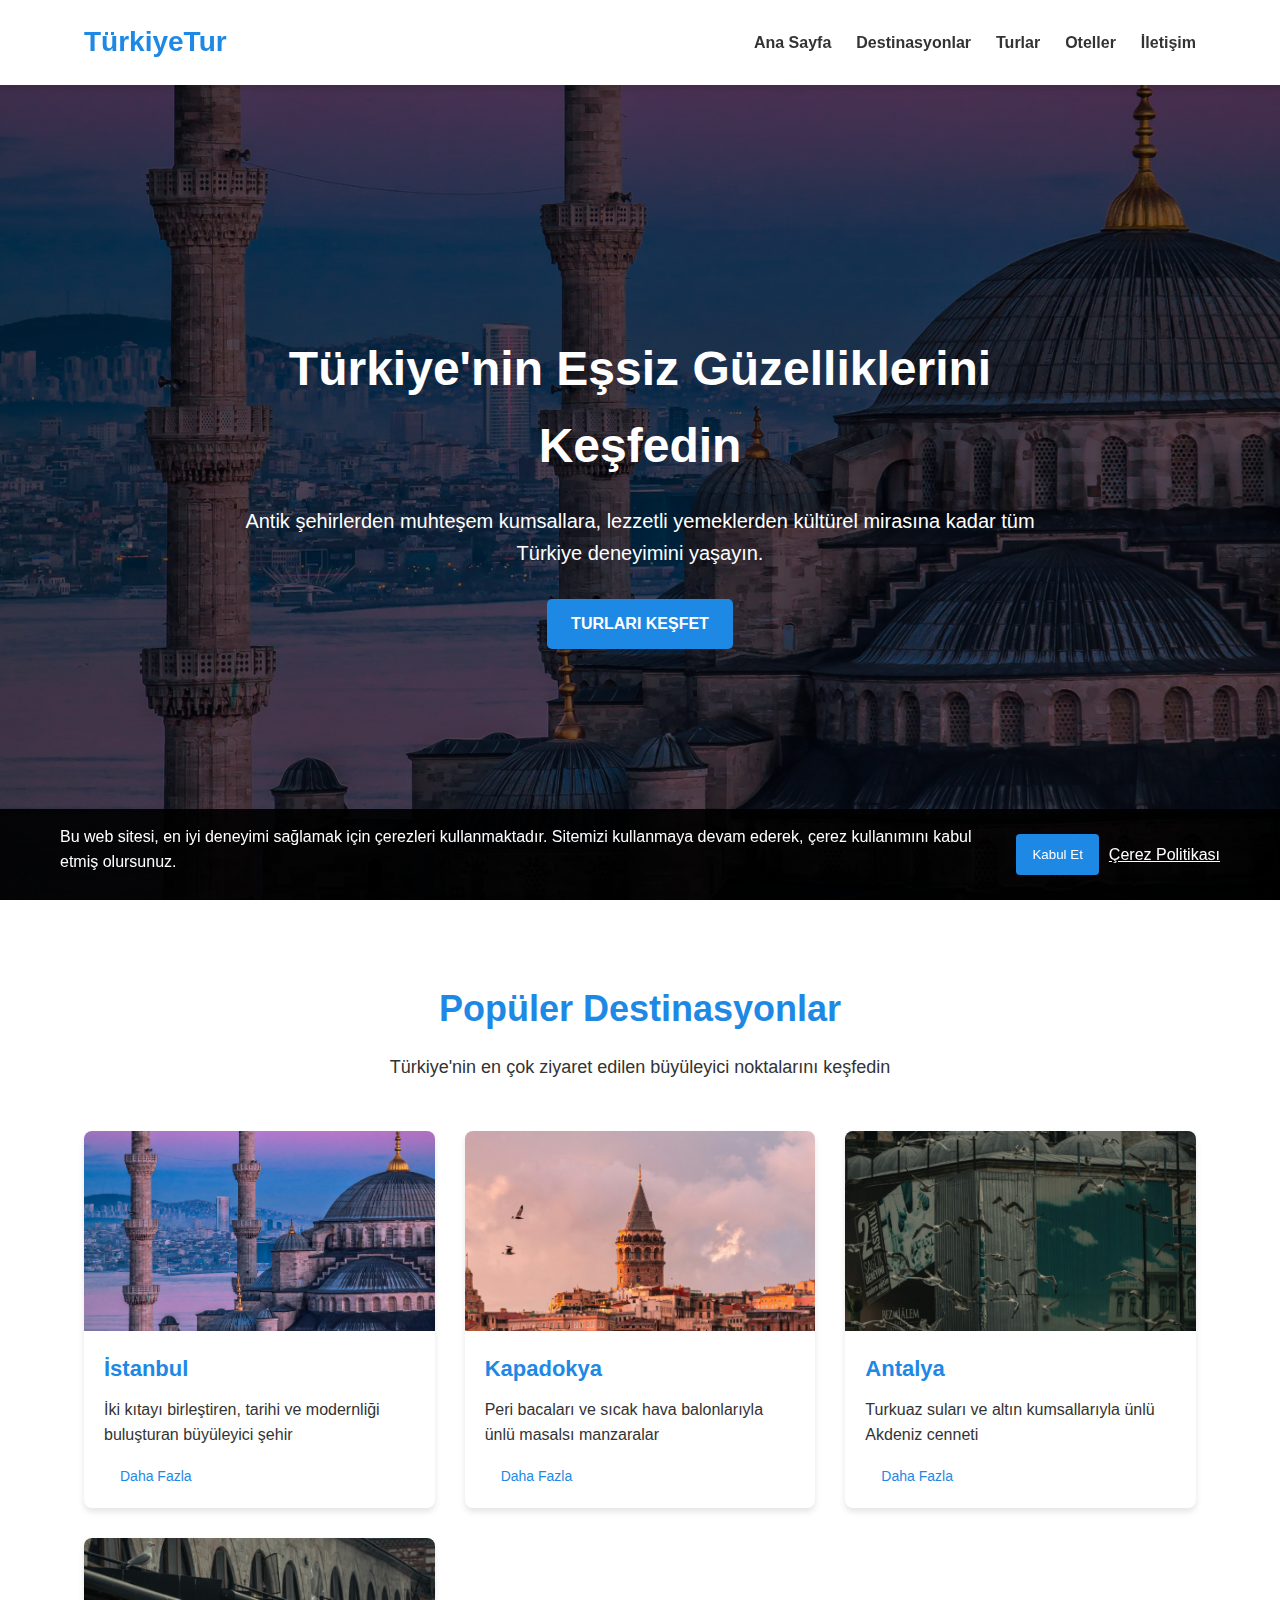
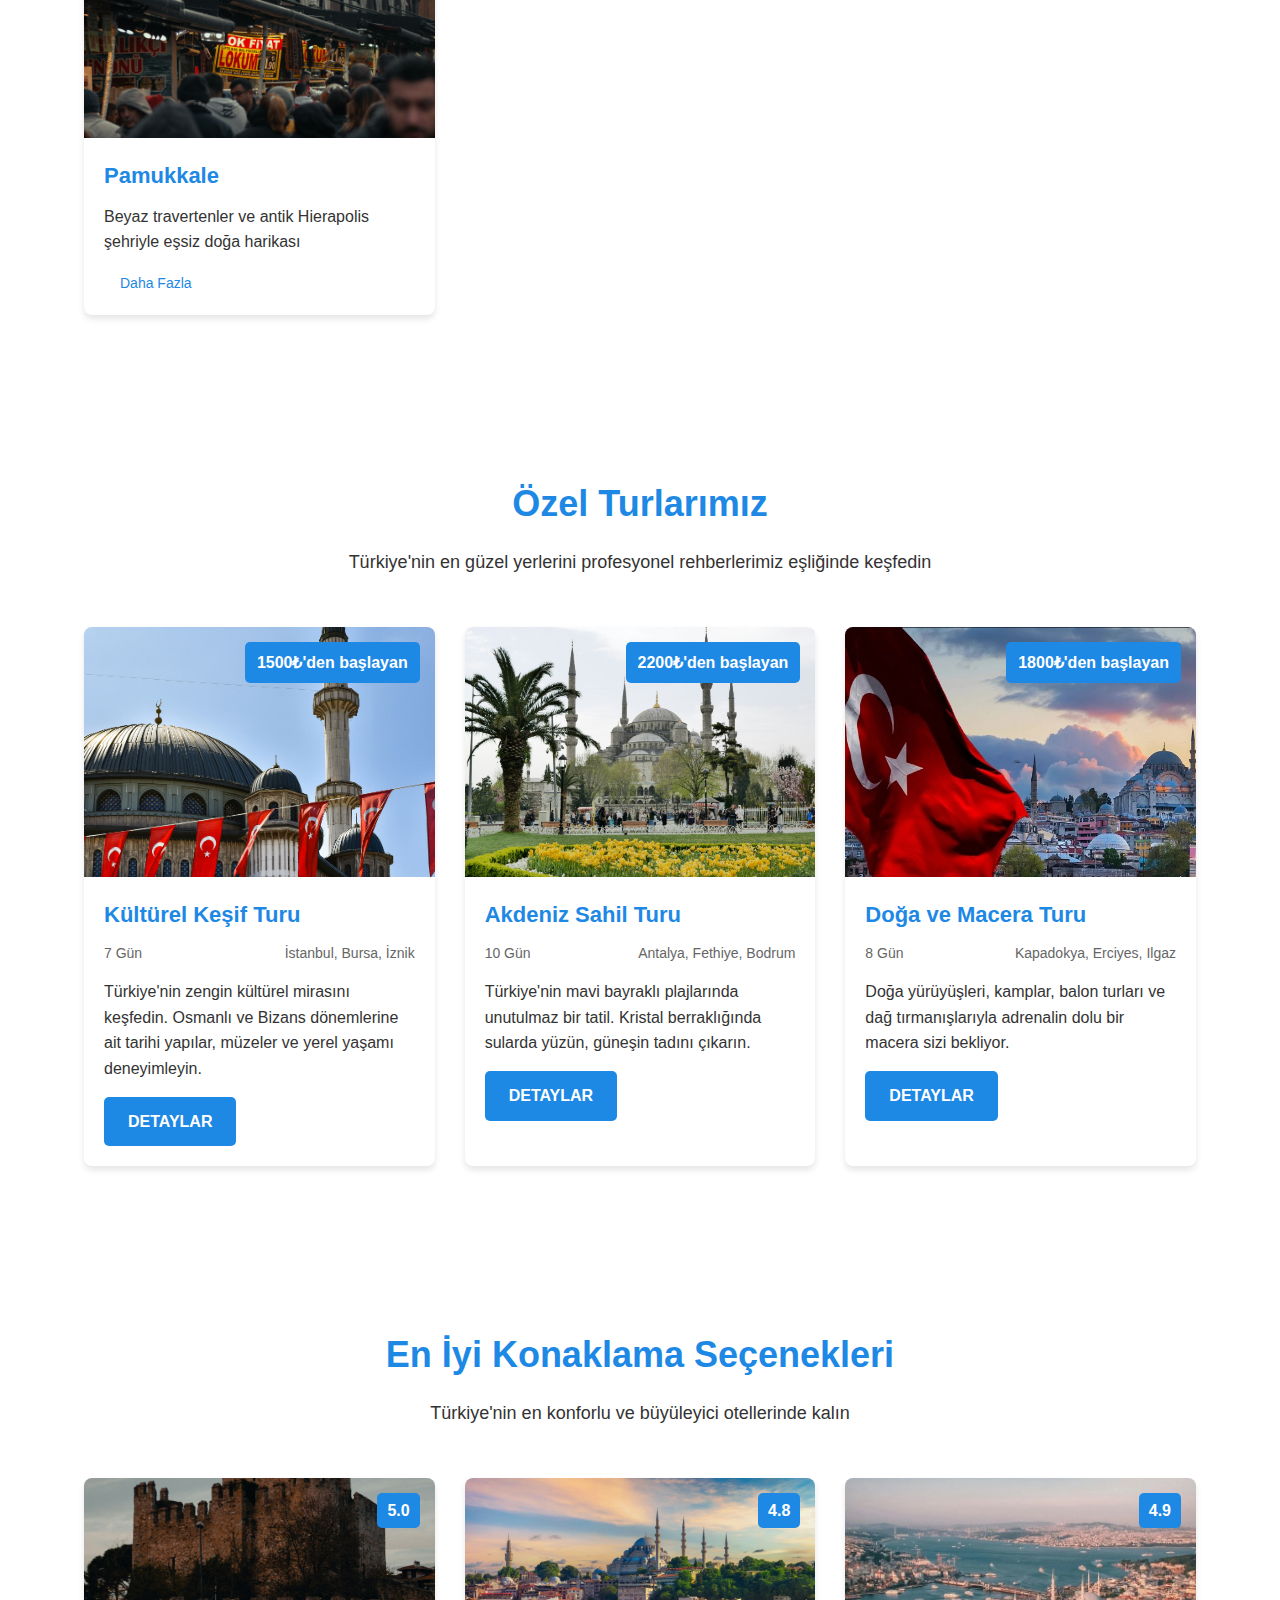
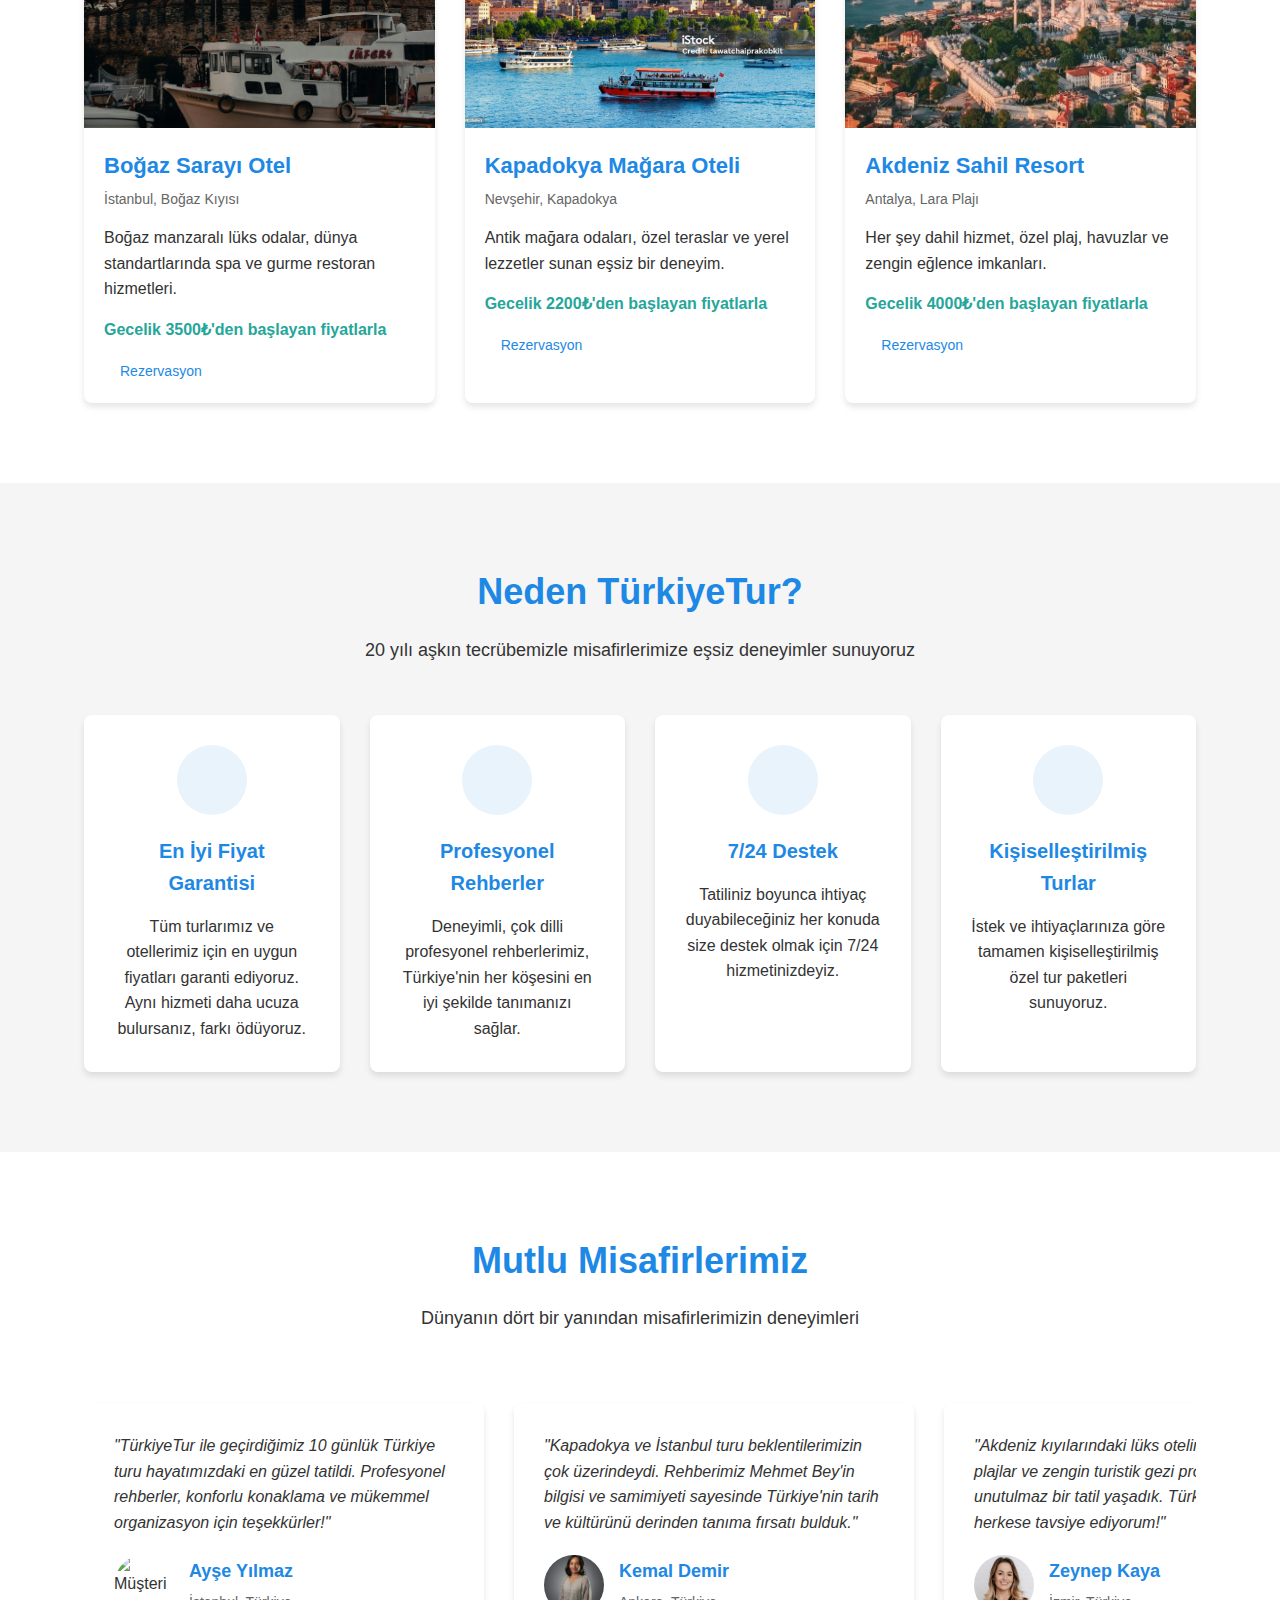
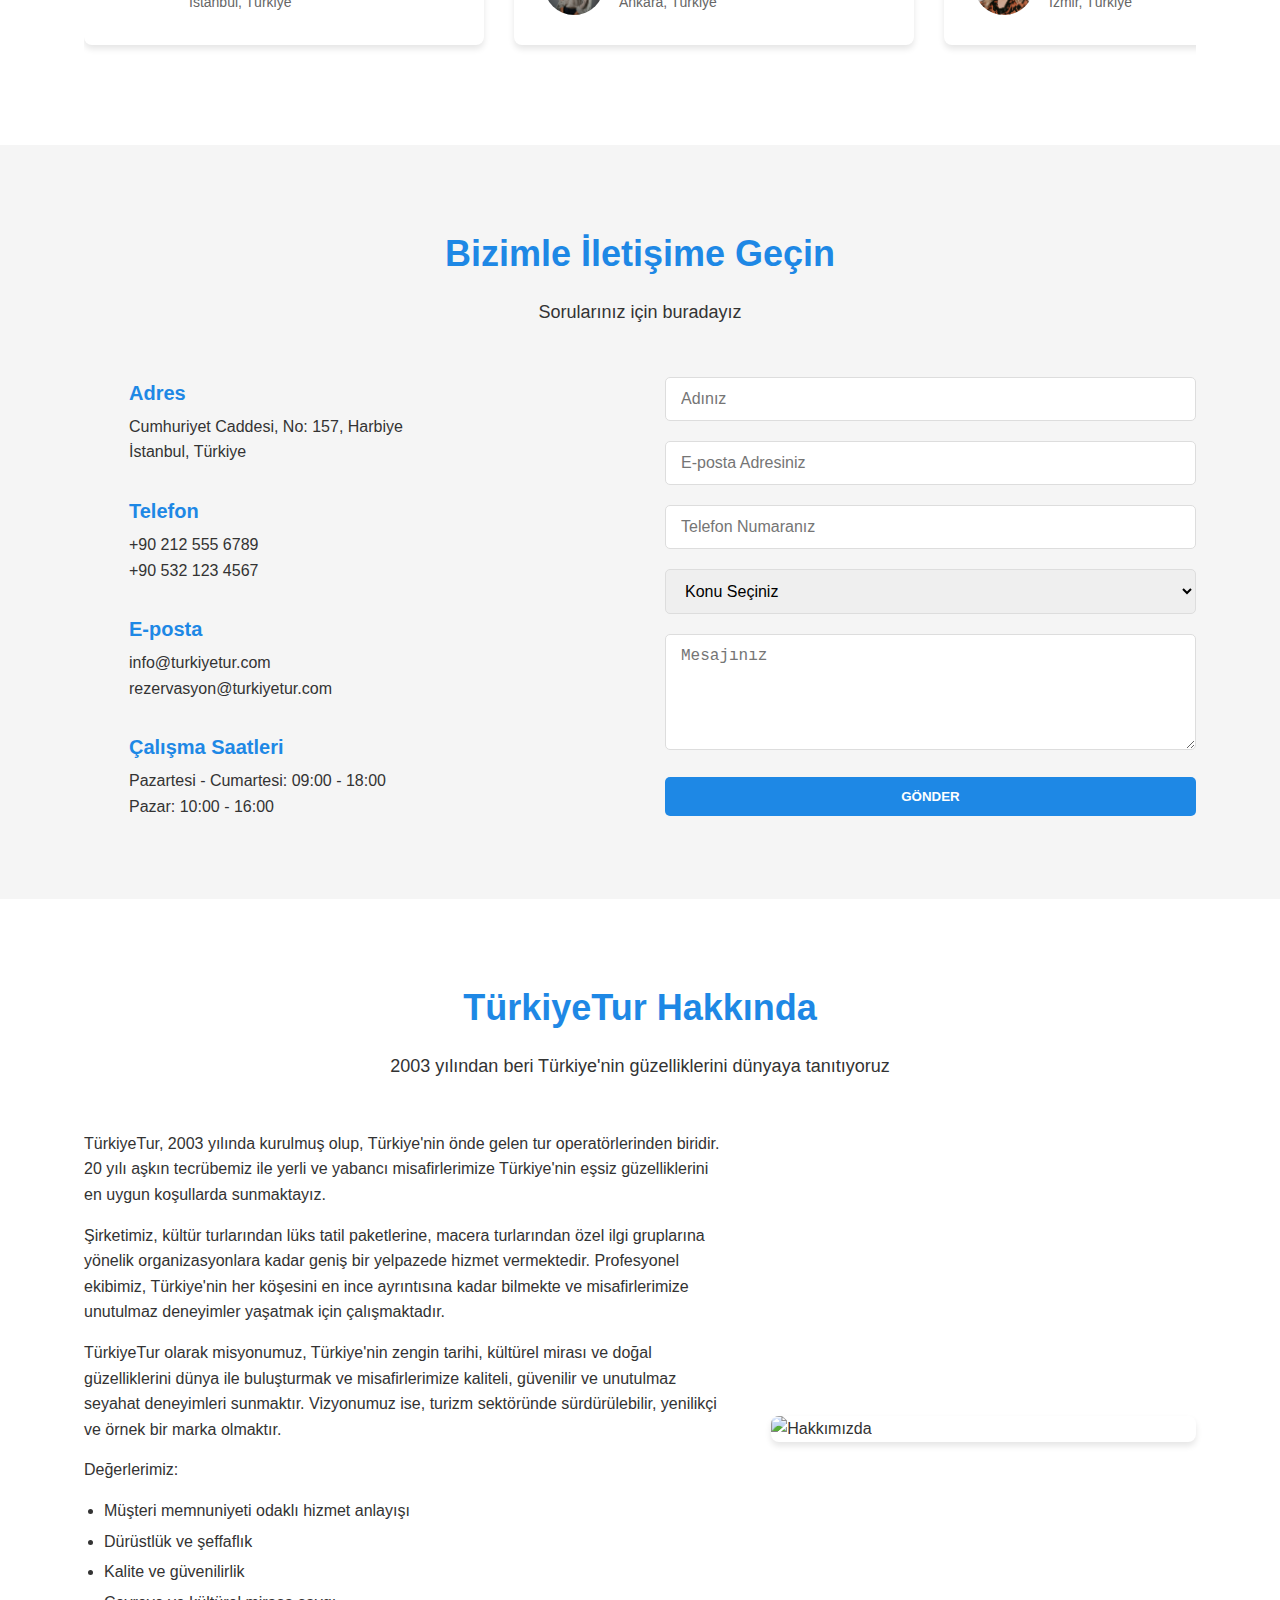
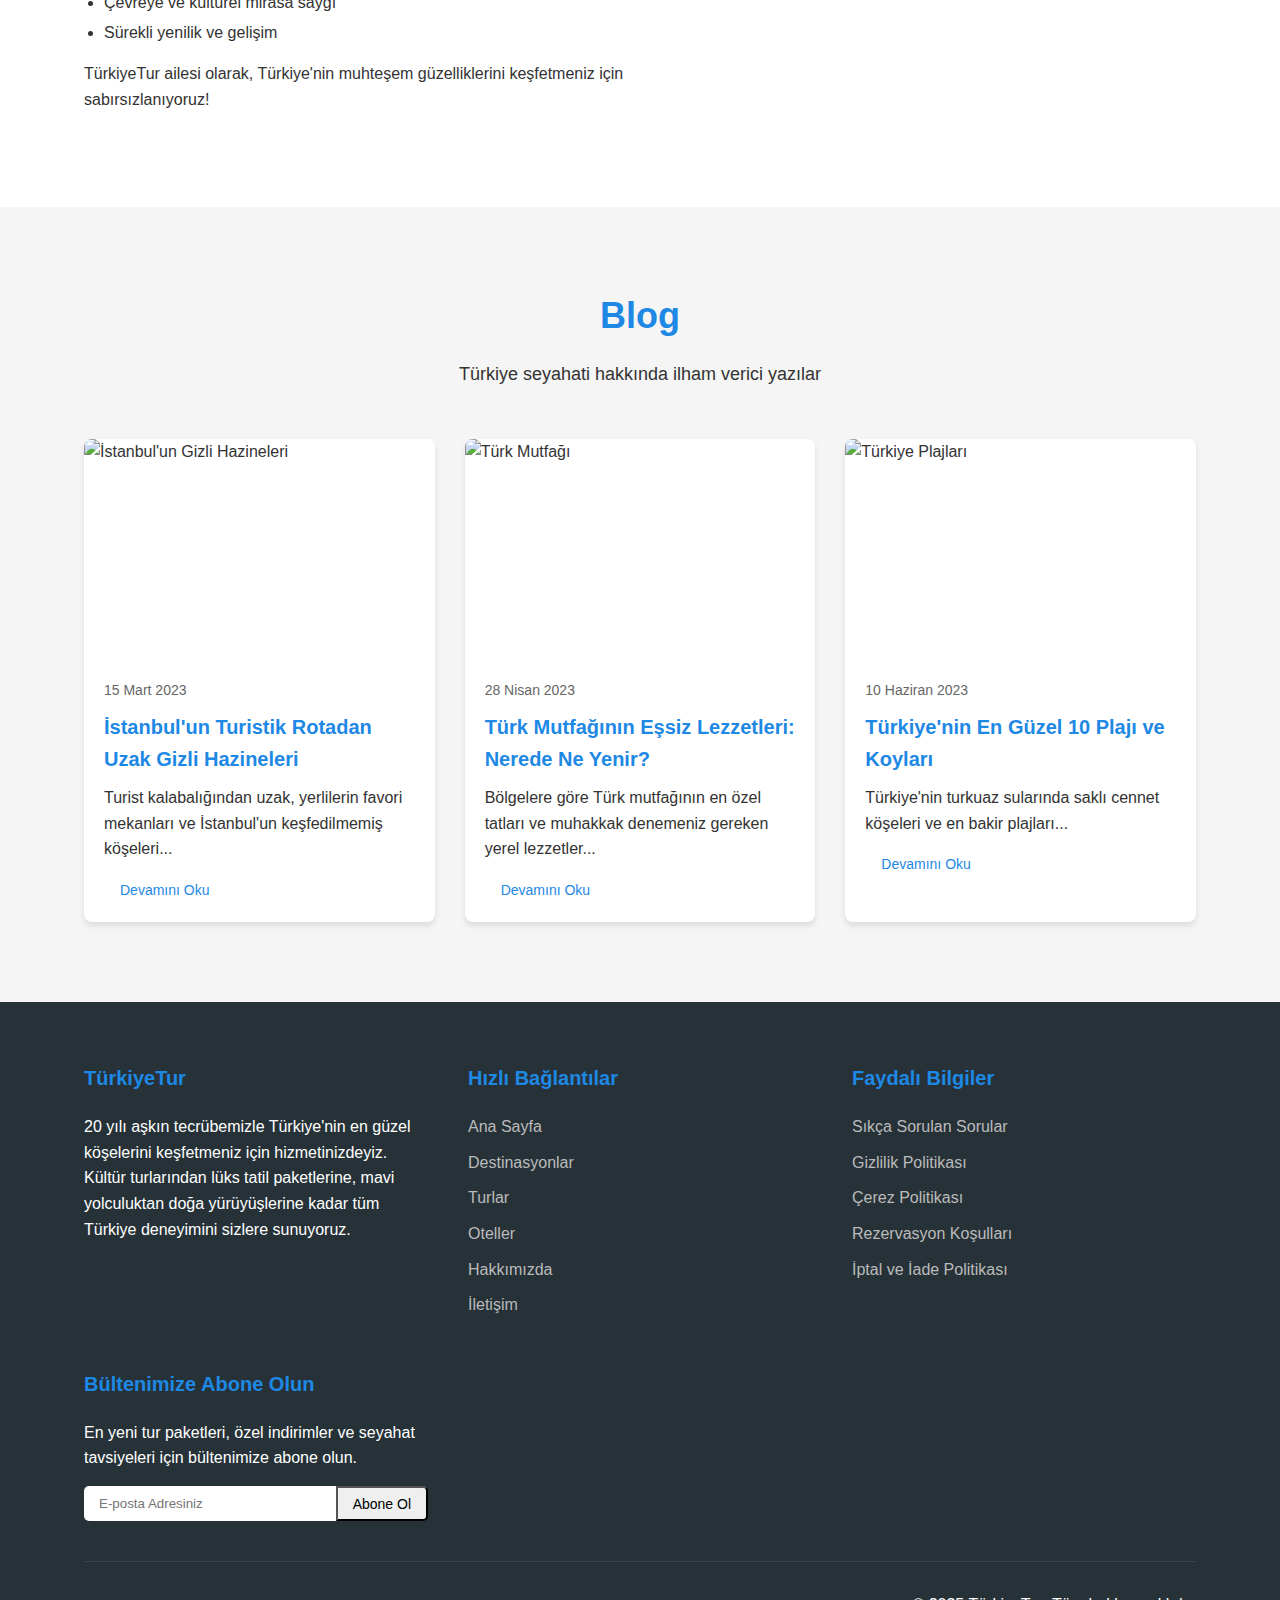
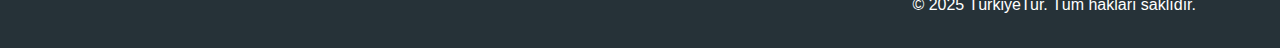
==== index.html @ a339ad76 "Add files via upload" ====
<!DOCTYPE html>
<html lang="tr">
<head>
    <meta charset="UTF-8">
    <meta name="viewport" content="width=device-width, initial-scale=1.0">
    <title>Türkiye Gezileri - Muhteşem Tatil Deneyimi</title>
    <link rel="stylesheet" href="css/style.css">
    <script src="js/main.js" defer></script>
</head>
<body>
    <!-- Çerez Bildirimi -->
    <div id="cookie-notice">
        <div class="cookie-content">
            <p>Bu web sitesi, en iyi deneyimi sağlamak için çerezleri kullanmaktadır. Sitemizi kullanmaya devam ederek, çerez kullanımını kabul etmiş olursunuz.</p>
            <div class="cookie-buttons">
                <button id="accept-cookies">Kabul Et</button>
                <a href="cookie-policy.html">Çerez Politikası</a>
            </div>
        </div>
    </div>

    <!-- Header Bölümü -->
    <header>
        <div class="container">
            <div class="logo">
                <h1>TürkiyeTur</h1>
            </div>
            <nav>
                <ul>
                    <li><a href="#home">Ana Sayfa</a></li>
                    <li><a href="#destinations">Destinasyonlar</a></li>
                    <li><a href="#tours">Turlar</a></li>
                    <li><a href="#hotels">Oteller</a></li>
                    <li><a href="#contact">İletişim</a></li>
                </ul>
            </nav>
            <div class="mobile-menu-btn">
                <span></span>
                <span></span>
                <span></span>
            </div>
        </div>
    </header>

    <!-- Hero Bölümü -->
    <section id="hero">
        <div class="container">
            <div class="hero-content">
                <h2>Türkiye'nin Eşsiz Güzelliklerini Keşfedin</h2>
                <p>Antik şehirlerden muhteşem kumsallara, lezzetli yemeklerden kültürel mirasına kadar tüm Türkiye deneyimini yaşayın.</p>
                <a href="#tours" class="btn">Turları Keşfet</a>
            </div>
        </div>
    </section>

    <!-- Destinasyonlar Bölümü -->
    <section id="destinations" class="section">
        <div class="container">
            <div class="section-header">
                <h2>Popüler Destinasyonlar</h2>
                <p>Türkiye'nin en çok ziyaret edilen büyüleyici noktalarını keşfedin</p>
            </div>
            <div class="destination-grid">
                <div class="destination-card">
                    <div class="destination-img">
                        <img src="img/fatih-yurur-kNSREmtaGOE-unsplash.jpg" alt="İstanbul">
                    </div>
                    <div class="destination-info">
                        <h3>İstanbul</h3>
                        <p>İki kıtayı birleştiren, tarihi ve modernliği buluşturan büyüleyici şehir</p>
                        <a href="#" class="btn-small">Daha Fazla</a>
                    </div>
                </div>
                <div class="destination-card">
                    <div class="destination-img">
                        <img src="img/blog-2.jpg" alt="Kapadokya">
                    </div>
                    <div class="destination-info">
                        <h3>Kapadokya</h3>
                        <p>Peri bacaları ve sıcak hava balonlarıyla ünlü masalsı manzaralar</p>
                        <a href="#" class="btn-small">Daha Fazla</a>
                    </div>
                </div>
                <div class="destination-card">
                    <div class="destination-img">
                        <img src="img/blog.jpg" alt="Antalya">
                    </div>
                    <div class="destination-info">
                        <h3>Antalya</h3>
                        <p>Turkuaz suları ve altın kumsallarıyla ünlü Akdeniz cenneti</p>
                        <a href="#" class="btn-small">Daha Fazla</a>
                    </div>
                </div>
                <div class="destination-card">
                    <div class="destination-img">
                        <img src="img/blog-1.jpg" alt="Pamukkale">
                    </div>
                    <div class="destination-info">
                        <h3>Pamukkale</h3>
                        <p>Beyaz travertenler ve antik Hierapolis şehriyle eşsiz doğa harikası</p>
                        <a href="#" class="btn-small">Daha Fazla</a>
                    </div>
                </div>
            </div>
        </div>
    </section>

    <!-- Turlar Bölümü -->
    <section id="tours" class="section">
        <div class="container">
            <div class="section-header">
                <h2>Özel Turlarımız</h2>
                <p>Türkiye'nin en güzel yerlerini profesyonel rehberlerimiz eşliğinde keşfedin</p>
            </div>
            <div class="tours-container">
                <div class="tour-card">
                    <div class="tour-img">
                        <img src="img/axp-photography-lTP_btbBOA4-unsplash.jpg" alt="Kültür Turu">
                        <div class="tour-price">1500₺'den başlayan</div>
                    </div>
                    <div class="tour-info">
                        <h3>Kültürel Keşif Turu</h3>
                        <div class="tour-details">
                            <span><i class="icon-clock"></i> 7 Gün</span>
                            <span><i class="icon-map-marker"></i> İstanbul, Bursa, İznik</span>
                        </div>
                        <p>Türkiye'nin zengin kültürel mirasını keşfedin. Osmanlı ve Bizans dönemlerine ait tarihi yapılar, müzeler ve yerel yaşamı deneyimleyin.</p>
                        <a href="#" class="btn">Detaylar</a>
                    </div>
                </div>
                <div class="tour-card">
                    <div class="tour-img">
                        <img src="img/header.jpg" alt="Plaj Turu">
                        <div class="tour-price">2200₺'den başlayan</div>
                    </div>
                    <div class="tour-info">
                        <h3>Akdeniz Sahil Turu</h3>
                        <div class="tour-details">
                            <span><i class="icon-clock"></i> 10 Gün</span>
                            <span><i class="icon-map-marker"></i> Antalya, Fethiye, Bodrum</span>
                        </div>
                        <p>Türkiye'nin mavi bayraklı plajlarında unutulmaz bir tatil. Kristal berraklığında sularda yüzün, güneşin tadını çıkarın.</p>
                        <a href="#" class="btn">Detaylar</a>
                    </div>
                </div>
                <div class="tour-card">
                    <div class="tour-img">
                        <img src="img/blog_tow.jpg" alt="Macera Turu">
                        <div class="tour-price">1800₺'den başlayan</div>
                    </div>
                    <div class="tour-info">
                        <h3>Doğa ve Macera Turu</h3>
                        <div class="tour-details">
                            <span><i class="icon-clock"></i> 8 Gün</span>
                            <span><i class="icon-map-marker"></i> Kapadokya, Erciyes, Ilgaz</span>
                        </div>
                        <p>Doğa yürüyüşleri, kamplar, balon turları ve dağ tırmanışlarıyla adrenalin dolu bir macera sizi bekliyor.</p>
                        <a href="#" class="btn">Detaylar</a>
                    </div>
                </div>
            </div>
        </div>
    </section>

    <!-- Oteller Bölümü -->
    <section id="hotels" class="section">
        <div class="container">
            <div class="section-header">
                <h2>En İyi Konaklama Seçenekleri</h2>
                <p>Türkiye'nin en konforlu ve büyüleyici otellerinde kalın</p>
            </div>
            <div class="hotels-grid">
                <div class="hotel-card">
                    <div class="hotel-img">
                        <img src="img/tolga-ahmetler-cnKlKYBlPLc-unsplash.jpg" alt="Lüks Otel">
                        <div class="hotel-rating">5.0 <i class="icon-star"></i></div>
                    </div>
                    <div class="hotel-info">
                        <h3>Boğaz Sarayı Otel</h3>
                        <p class="hotel-location">İstanbul, Boğaz Kıyısı</p>
                        <p>Boğaz manzaralı lüks odalar, dünya standartlarında spa ve gurme restoran hizmetleri.</p>
                        <div class="hotel-price">Gecelik 3500₺'den başlayan fiyatlarla</div>
                        <a href="#" class="btn-small">Rezervasyon</a>
                    </div>
                </div>
                <div class="hotel-card">
                    <div class="hotel-img">
                        <img src="img/istockphoto-1499025854-1024x1024.jpg" alt="Butik Otel">
                        <div class="hotel-rating">4.8 <i class="icon-star"></i></div>
                    </div>
                    <div class="hotel-info">
                        <h3>Kapadokya Mağara Oteli</h3>
                        <p class="hotel-location">Nevşehir, Kapadokya</p>
                        <p>Antik mağara odaları, özel teraslar ve yerel lezzetler sunan eşsiz bir deneyim.</p>
                        <div class="hotel-price">Gecelik 2200₺'den başlayan fiyatlarla</div>
                        <a href="#" class="btn-small">Rezervasyon</a>
                    </div>
                </div>
                <div class="hotel-card">
                    <div class="hotel-img">
                        <img src="img/istanbul.webp" alt="Resort">
                        <div class="hotel-rating">4.9 <i class="icon-star"></i></div>
                    </div>
                    <div class="hotel-info">
                        <h3>Akdeniz Sahil Resort</h3>
                        <p class="hotel-location">Antalya, Lara Plajı</p>
                        <p>Her şey dahil hizmet, özel plaj, havuzlar ve zengin eğlence imkanları.</p>
                        <div class="hotel-price">Gecelik 4000₺'den başlayan fiyatlarla</div>
                        <a href="#" class="btn-small">Rezervasyon</a>
                    </div>
                </div>
            </div>
        </div>
    </section>

    <!-- Neden Biz Bölümü -->
    <section id="why-us" class="section bg-light">
        <div class="container">
            <div class="section-header">
                <h2>Neden TürkiyeTur?</h2>
                <p>20 yılı aşkın tecrübemizle misafirlerimize eşsiz deneyimler sunuyoruz</p>
            </div>
            <div class="features-grid">
                <div class="feature-card">
                    <div class="feature-icon">
                        <i class="icon-wallet"></i>
                    </div>
                    <h3>En İyi Fiyat Garantisi</h3>
                    <p>Tüm turlarımız ve otellerimiz için en uygun fiyatları garanti ediyoruz. Aynı hizmeti daha ucuza bulursanız, farkı ödüyoruz.</p>
                </div>
                <div class="feature-card">
                    <div class="feature-icon">
                        <i class="icon-user"></i>
                    </div>
                    <h3>Profesyonel Rehberler</h3>
                    <p>Deneyimli, çok dilli profesyonel rehberlerimiz, Türkiye'nin her köşesini en iyi şekilde tanımanızı sağlar.</p>
                </div>
                <div class="feature-card">
                    <div class="feature-icon">
                        <i class="icon-support"></i>
                    </div>
                    <h3>7/24 Destek</h3>
                    <p>Tatiliniz boyunca ihtiyaç duyabileceğiniz her konuda size destek olmak için 7/24 hizmetinizdeyiz.</p>
                </div>
                <div class="feature-card">
                    <div class="feature-icon">
                        <i class="icon-heart"></i>
                    </div>
                    <h3>Kişiselleştirilmiş Turlar</h3>
                    <p>İstek ve ihtiyaçlarınıza göre tamamen kişiselleştirilmiş özel tur paketleri sunuyoruz.</p>
                </div>
            </div>
        </div>
    </section>

    <!-- Müşteri Yorumları -->
    <section id="testimonials" class="section">
        <div class="container">
            <div class="section-header">
                <h2>Mutlu Misafirlerimiz</h2>
                <p>Dünyanın dört bir yanından misafirlerimizin deneyimleri</p>
            </div>
            <div class="testimonials-slider">
                <div class="testimonial-card">
                    <div class="testimonial-text">
                        <p>"TürkiyeTur ile geçirdiğimiz 10 günlük Türkiye turu hayatımızdaki en güzel tatildi. Profesyonel rehberler, konforlu konaklama ve mükemmel organizasyon için teşekkürler!"</p>
                    </div>
                    <div class="testimonial-author">
                        <img src="img/_1photo.jpg" alt="Müşteri">
                        <div>
                            <h4>Ayşe Yılmaz</h4>
                            <p>İstanbul, Türkiye</p>
                        </div>
                    </div>
                </div>
                <div class="testimonial-card">
                    <div class="testimonial-text">
                        <p>"Kapadokya ve İstanbul turu beklentilerimizin çok üzerindeydi. Rehberimiz Mehmet Bey'in bilgisi ve samimiyeti sayesinde Türkiye'nin tarih ve kültürünü derinden tanıma fırsatı bulduk."</p>
                    </div>
                    <div class="testimonial-author">
                        <img src="img/photo_2.jpg" alt="Müşteri">
                        <div>
                            <h4>Kemal Demir</h4>
                            <p>Ankara, Türkiye</p>
                        </div>
                    </div>
                </div>
                <div class="testimonial-card">
                    <div class="testimonial-text">
                        <p>"Akdeniz kıyılarındaki lüks otelimiz, tertemiz plajlar ve zengin turistik gezi programı ile unutulmaz bir tatil yaşadık. TürkiyeTur'u herkese tavsiye ediyorum!"</p>
                    </div>
                    <div class="testimonial-author">
                        <img src="img/photo_3.jpg" alt="Müşteri">
                        <div>
                            <h4>Zeynep Kaya</h4>
                            <p>İzmir, Türkiye</p>
                        </div>
                    </div>
                </div>
            </div>
        </div>
    </section>

    <!-- İletişim Bölümü -->
    <section id="contact" class="section bg-light">
        <div class="container">
            <div class="section-header">
                <h2>Bizimle İletişime Geçin</h2>
                <p>Sorularınız için buradayız</p>
            </div>
            <div class="contact-container">
                <div class="contact-info">
                    <div class="contact-item">
                        <i class="icon-location"></i>
                        <div>
                            <h3>Adres</h3>
                            <p>Cumhuriyet Caddesi, No: 157, Harbiye<br>İstanbul, Türkiye</p>
                        </div>
                    </div>
                    <div class="contact-item">
                        <i class="icon-phone"></i>
                        <div>
                            <h3>Telefon</h3>
                            <p>+90 212 555 6789</p>
                            <p>+90 532 123 4567</p>
                        </div>
                    </div>
                    <div class="contact-item">
                        <i class="icon-mail"></i>
                        <div>
                            <h3>E-posta</h3>
                            <p>info@turkiyetur.com</p>
                            <p>rezervasyon@turkiyetur.com</p>
                        </div>
                    </div>
                    <div class="contact-item">
                        <i class="icon-clock"></i>
                        <div>
                            <h3>Çalışma Saatleri</h3>
                            <p>Pazartesi - Cumartesi: 09:00 - 18:00</p>
                            <p>Pazar: 10:00 - 16:00</p>
                        </div>
                    </div>
                </div>
                <div class="contact-form">
                    <form action="#" method="POST">
                        <div class="form-group">
                            <input type="text" name="name" id="name" placeholder="Adınız" required>
                        </div>
                        <div class="form-group">
                            <input type="email" name="email" id="email" placeholder="E-posta Adresiniz" required>
                        </div>
                        <div class="form-group">
                            <input type="tel" name="phone" id="phone" placeholder="Telefon Numaranız">
                        </div>
                        <div class="form-group">
                            <select name="subject" id="subject">
                                <option value="">Konu Seçiniz</option>
                                <option value="reservation">Rezervasyon</option>
                                <option value="inquiry">Bilgi Talebi</option>
                                <option value="support">Destek</option>
                                <option value="feedback">Geribildirim</option>
                            </select>
                        </div>
                        <div class="form-group">
                            <textarea name="message" id="message" placeholder="Mesajınız" rows="5" required></textarea>
                        </div>
                        <button type="submit" class="btn">Gönder</button>
                    </form>
                </div>
            </div>
        </div>
    </section>

    <!-- Hakkımızda Bölümü -->
    <section id="about" class="section">
        <div class="container">
            <div class="section-header">
                <h2>TürkiyeTur Hakkında</h2>
                <p>2003 yılından beri Türkiye'nin güzelliklerini dünyaya tanıtıyoruz</p>
            </div>
            <div class="about-content">
                <div class="about-text">
                    <p>TürkiyeTur, 2003 yılında kurulmuş olup, Türkiye'nin önde gelen tur operatörlerinden biridir. 20 yılı aşkın tecrübemiz ile yerli ve yabancı misafirlerimize Türkiye'nin eşsiz güzelliklerini en uygun koşullarda sunmaktayız.</p>
                    <p>Şirketimiz, kültür turlarından lüks tatil paketlerine, macera turlarından özel ilgi gruplarına yönelik organizasyonlara kadar geniş bir yelpazede hizmet vermektedir. Profesyonel ekibimiz, Türkiye'nin her köşesini en ince ayrıntısına kadar bilmekte ve misafirlerimize unutulmaz deneyimler yaşatmak için çalışmaktadır.</p>
                    <p>TürkiyeTur olarak misyonumuz, Türkiye'nin zengin tarihi, kültürel mirası ve doğal güzelliklerini dünya ile buluşturmak ve misafirlerimize kaliteli, güvenilir ve unutulmaz seyahat deneyimleri sunmaktır. Vizyonumuz ise, turizm sektöründe sürdürülebilir, yenilikçi ve örnek bir marka olmaktır.</p>
                    <p>Değerlerimiz:</p>
                    <ul>
                        <li>Müşteri memnuniyeti odaklı hizmet anlayışı</li>
                        <li>Dürüstlük ve şeffaflık</li>
                        <li>Kalite ve güvenilirlik</li>
                        <li>Çevreye ve kültürel mirasa saygı</li>
                        <li>Sürekli yenilik ve gelişim</li>
                    </ul>
                    <p>TürkiyeTur ailesi olarak, Türkiye'nin muhteşem güzelliklerini keşfetmeniz için sabırsızlanıyoruz!</p>
                </div>
                <div class="about-img">
                    <img src="images/about-us.jpg" alt="Hakkımızda">
                </div>
            </div>
        </div>
    </section>

    <!-- Blog Bölümü -->
    <section id="blog" class="section bg-light">
        <div class="container">
            <div class="section-header">
                <h2>Blog</h2>
                <p>Türkiye seyahati hakkında ilham verici yazılar</p>
            </div>
            <div class="blog-grid">
                <div class="blog-card">
                    <div class="blog-img">
                        <img src="images/blog1.jpg" alt="İstanbul'un Gizli Hazineleri">
                    </div>
                    <div class="blog-info">
                        <span class="blog-date">15 Mart 2023</span>
                        <h3>İstanbul'un Turistik Rotadan Uzak Gizli Hazineleri</h3>
                        <p>Turist kalabalığından uzak, yerlilerin favori mekanları ve İstanbul'un keşfedilmemiş köşeleri...</p>
                        <a href="#" class="btn-small">Devamını Oku</a>
                    </div>
                </div>
                <div class="blog-card">
                    <div class="blog-img">
                        <img src="images/blog2.jpg" alt="Türk Mutfağı">
                    </div>
                    <div class="blog-info">
                        <span class="blog-date">28 Nisan 2023</span>
                        <h3>Türk Mutfağının Eşsiz Lezzetleri: Nerede Ne Yenir?</h3>
                        <p>Bölgelere göre Türk mutfağının en özel tatları ve muhakkak denemeniz gereken yerel lezzetler...</p>
                        <a href="#" class="btn-small">Devamını Oku</a>
                    </div>
                </div>
                <div class="blog-card">
                    <div class="blog-img">
                        <img src="images/blog3.jpg" alt="Türkiye Plajları">
                    </div>
                    <div class="blog-info">
                        <span class="blog-date">10 Haziran 2023</span>
                        <h3>Türkiye'nin En Güzel 10 Plajı ve Koyları</h3>
                        <p>Türkiye'nin turkuaz sularında saklı cennet köşeleri ve en bakir plajları...</p>
                        <a href="#" class="btn-small">Devamını Oku</a>
                    </div>
                </div>
            </div>
        </div>
    </section>

    <!-- Footer -->
    <footer>
        <div class="container">
            <div class="footer-top">
                <div class="footer-about">
                    <h3>TürkiyeTur</h3>
                    <p>20 yılı aşkın tecrübemizle Türkiye'nin en güzel köşelerini keşfetmeniz için hizmetinizdeyiz. Kültür turlarından lüks tatil paketlerine, mavi yolculuktan doğa yürüyüşlerine kadar tüm Türkiye deneyimini sizlere sunuyoruz.</p>
                </div>
                <div class="footer-links">
                    <h3>Hızlı Bağlantılar</h3>
                    <ul>
                        <li><a href="#">Ana Sayfa</a></li>
                        <li><a href="#destinations">Destinasyonlar</a></li>
                        <li><a href="#tours">Turlar</a></li>
                        <li><a href="#hotels">Oteller</a></li>
                        <li><a href="#about">Hakkımızda</a></li>
                        <li><a href="#contact">İletişim</a></li>
                    </ul>
                </div>
                <div class="footer-links">
                    <h3>Faydalı Bilgiler</h3>
                    <ul>
                        <li><a href="#">Sıkça Sorulan Sorular</a></li>
                        <li><a href="privacy-policy.html">Gizlilik Politikası</a></li>
                        <li><a href="cookie-policy.html">Çerez Politikası</a></li>
                        <li><a href="#">Rezervasyon Koşulları</a></li>
                        <li><a href="#">İptal ve İade Politikası</a></li>
                    </ul>
                </div>
                <div class="footer-newsletter">
                    <h3>Bültenimize Abone Olun</h3>
                    <p>En yeni tur paketleri, özel indirimler ve seyahat tavsiyeleri için bültenimize abone olun.</p>
                    <form class="newsletter-form">
                        <input type="email" placeholder="E-posta Adresiniz" required>
                        <button type="submit" class="btn-small">Abone Ol</button>
                    </form>
                </div>
            </div>
            <div class="footer-bottom">
                <div class="footer-social">
                    <a href="#"><i class="icon-facebook"></i></a>
                    <a href="#"><i class="icon-instagram"></i></a>
                    <a href="#"><i class="icon-twitter"></i></a>
                    <a href="#"><i class="icon-youtube"></i></a>
                </div>
                <div class="footer-copyright">
                    <p>&copy; 2025 TürkiyeTur. Tüm hakları saklıdır.</p>
                </div>
            </div>
        </div>
    </footer>
</body>
</html>
---- css/style.css ----
/* Base Styles */
:root {
    --primary-color: #1e88e5;
    --secondary-color: #26a69a;
    --accent-color: #ff9800;
    --text-color: #333333;
    --light-color: #f5f5f5;
    --dark-color: #263238;
    --white-color: #ffffff;
    --shadow: 0 4px 6px rgba(0, 0, 0, 0.1);
    --transition: all 0.3s ease;
  }
  
  * {
    margin: 0;
    padding: 0;
    box-sizing: border-box;
  }
  
  body {
    font-family: 'Segoe UI', Tahoma, Geneva, Verdana, sans-serif;
    line-height: 1.6;
    color: var(--text-color);
  }
  
  .container {
    width: 90%;
    max-width: 1200px;
    margin: 0 auto;
    padding: 0 20px;
  }
  
  a {
    text-decoration: none;
    color: var(--primary-color);
    transition: var(--transition);
  }
  
  a:hover {
    color: var(--accent-color);
  }
  
  ul {
    list-style: none;
  }
  
  img {
    max-width: 100%;
    height: auto;
  }
  
  .section {
    padding: 80px 0;
  }
  
  .section-header {
    text-align: center;
    margin-bottom: 50px;
  }
  
  .section-header h2 {
    font-size: 36px;
    color: var(--primary-color);
    margin-bottom: 15px;
  }
  
  .section-header p {
    font-size: 18px;
    color: var(--text-color);
    max-width: 600px;
    margin: 0 auto;
  }
  
  .bg-light {
    background-color: var(--light-color);
  }
  
  .btn {
    display: inline-block;
    background-color: var(--primary-color);
    color: var(--white-color);
    padding: 12px 24px;
    border-radius: 5px;
    font-weight: 600;
    text-transform: uppercase;
    border: none;
    cursor: pointer;
    transition: var(--transition);
  }
  
  .btn:hover {
    background-color: var(--secondary-color);
    color: var(--white-color);
  }
  
  .btn-small {
    padding: 8px 16px;
    font-size: 14px;
  }
  
  /* Cookie Notice */
  #cookie-notice {
    position: fixed;
    bottom: 0;
    left: 0;
    width: 100%;
    background-color: rgba(0, 0, 0, 0.9);
    color: var(--white-color);
    padding: 15px 0;
    z-index: 9999;
    display: none;
  }
  
  .cookie-content {
    display: flex;
    align-items: center;
    justify-content: space-between;
    max-width: 1200px;
    margin: 0 auto;
    padding: 0 20px;
    flex-wrap: wrap;
  }
  
  .cookie-content p {
    flex: 1;
    margin-right: 20px;
    margin-bottom: 10px;
  }
  
  .cookie-buttons {
    display: flex;
    gap: 10px;
  }
  
  .cookie-buttons button {
    background-color: var(--primary-color);
    color: var(--white-color);
    border: none;
    padding: 8px 16px;
    border-radius: 4px;
    cursor: pointer;
    transition: var(--transition);
  }
  
  .cookie-buttons button:hover {
    background-color: var(--secondary-color);
  }
  
  .cookie-buttons a {
    color: var(--white-color);
    text-decoration: underline;
    padding: 8px 0;
  }
  
  /* Header */
  header {
    position: fixed;
    top: 0;
    left: 0;
    width: 100%;
    background-color: var(--white-color);
    box-shadow: var(--shadow);
    z-index: 1000;
    padding: 20px 0;
  }
  
  header .container {
    display: flex;
    justify-content: space-between;
    align-items: center;
  }
  
  .logo h1 {
    font-size: 28px;
    font-weight: 700;
    color: var(--primary-color);
  }
  
  nav ul {
    display: flex;
  }
  
  nav ul li {
    margin-left: 25px;
  }
  
  nav ul li a {
    color: var(--text-color);
    font-weight: 600;
    font-size: 16px;
    transition: var(--transition);
  }
  
  nav ul li a:hover {
    color: var(--primary-color);
  }
  
  .mobile-menu-btn {
    display: none;
    flex-direction: column;
    cursor: pointer;
  }
  
  .mobile-menu-btn span {
    width: 30px;
    height: 3px;
    background-color: var(--text-color);
    margin: 3px 0;
    transition: var(--transition);
  }
  
  /* Hero Section */
  #hero {
    height: 100vh;
    background-image: linear-gradient(rgba(0, 0, 0, 0.6), rgba(0, 0, 0, 0.6)), url('../img/fatih-yurur-kNSREmtaGOE-unsplash.jpg');
    background-size: cover;
    background-position: center;
    display: flex;
    align-items: center;
    text-align: center;
    color: var(--white-color);
    padding-top: 80px;
  }
  
  .hero-content {
    max-width: 800px;
    margin: 0 auto;
  }
  
  .hero-content h2 {
    font-size: 48px;
    margin-bottom: 20px;
    font-weight: 700;
  }
  
  .hero-content p {
    font-size: 20px;
    margin-bottom: 30px;
  }
  
  /* Destinations Section */
  .destination-grid {
    display: grid;
    grid-template-columns: repeat(auto-fit, minmax(280px, 1fr));
    gap: 30px;
  }
  
  .destination-card {
    background-color: var(--white-color);
    border-radius: 8px;
    overflow: hidden;
    box-shadow: var(--shadow);
    transition: var(--transition);
  }
  
  .destination-card:hover {
    transform: translateY(-10px);
    box-shadow: 0 10px 20px rgba(0, 0, 0, 0.2);
  }
  
  .destination-img {
    height: 200px;
    overflow: hidden;
  }
  
  .destination-img img {
    width: 100%;
    height: 100%;
    object-fit: cover;
    transition: var(--transition);
  }
  
  .destination-card:hover .destination-img img {
    transform: scale(1.1);
  }
  
  .destination-info {
    padding: 20px;
  }
  
  .destination-info h3 {
    font-size: 22px;
    margin-bottom: 10px;
    color: var(--primary-color);
  }
  
  .destination-info p {
    margin-bottom: 15px;
    color: var(--text-color);
  }
  
  /* Tours Section */
  .tours-container {
    display: grid;
    grid-template-columns: repeat(auto-fit, minmax(350px, 1fr));
    gap: 30px;
  }
  
  .tour-card {
    background-color: var(--white-color);
    border-radius: 8px;
    overflow: hidden;
    box-shadow: var(--shadow);
    transition: var(--transition);
  }
  
  .tour-card:hover {
    transform: translateY(-10px);
    box-shadow: 0 10px 20px rgba(0, 0, 0, 0.2);
  }
  
  .tour-img {
    height: 250px;
    position: relative;
    overflow: hidden;
  }
  
  .tour-img img {
    width: 100%;
    height: 100%;
    object-fit: cover;
    transition: var(--transition);
  }
  
  .tour-card:hover .tour-img img {
    transform: scale(1.1);
  }
  
  .tour-price {
    position: absolute;
    top: 15px;
    right: 15px;
    background-color: var(--primary-color);
    color: var(--white-color);
    padding: 8px 12px;
    border-radius: 5px;
    font-weight: 600;
  }
  
  .tour-info {
    padding: 20px;
  }
  
  .tour-info h3 {
    font-size: 22px;
    margin-bottom: 10px;
    color: var(--primary-color);
  }
  
  .tour-details {
    display: flex;
    justify-content: space-between;
    margin-bottom: 15px;
    font-size: 14px;
    color: #666;
  }
  
  .tour-info p {
    margin-bottom: 15px;
  }
  
  /* Hotels Section */
  .hotels-grid {
    display: grid;
    grid-template-columns: repeat(auto-fit, minmax(350px, 1fr));
    gap: 30px;
  }
  
  .hotel-card {
    background-color: var(--white-color);
    border-radius: 8px;
    overflow: hidden;
    box-shadow: var(--shadow);
    transition: var(--transition);
  }
  
  .hotel-card:hover {
    transform: translateY(-10px);
    box-shadow: 0 10px 20px rgba(0, 0, 0, 0.2);
  }
  
  .hotel-img {
    height: 250px;
    position: relative;
    overflow: hidden;
  }
  
  .hotel-img img {
    width: 100%;
    height: 100%;
    object-fit: cover;
    transition: var(--transition);
  }
  
  .hotel-card:hover .hotel-img img {
    transform: scale(1.1);
  }
  
  .hotel-rating {
    position: absolute;
    top: 15px;
    right: 15px;
    background-color: var(--primary-color);
    color: var(--white-color);
    padding: 5px 10px;
    border-radius: 5px;
    font-weight: 600;
  }
  
  .hotel-info {
    padding: 20px;
  }
  
  .hotel-info h3 {
    font-size: 22px;
    margin-bottom: 5px;
    color: var(--primary-color);
  }
  
  .hotel-location {
    font-size: 14px;
    color: #666;
    margin-bottom: 10px;
  }
  
  .hotel-info p {
    margin-bottom: 15px;
  }
  
  .hotel-price {
    font-weight: 600;
    color: var(--secondary-color);
    margin-bottom: 15px;
  }
  
  /* Why Us Section */
  .features-grid {
    display: grid;
    grid-template-columns: repeat(auto-fit, minmax(250px, 1fr));
    gap: 30px;
  }
  
  .feature-card {
    background-color: var(--white-color);
    padding: 30px;
    border-radius: 8px;
    text-align: center;
    box-shadow: var(--shadow);
    transition: var(--transition);
  }
  
  .feature-card:hover {
    transform: translateY(-10px);
  }
  
  .feature-icon {
    width: 70px;
    height: 70px;
    margin: 0 auto 20px;
    background-color: rgba(30, 136, 229, 0.1);
    border-radius: 50%;
    display: flex;
    align-items: center;
    justify-content: center;
    color: var(--primary-color);
    font-size: 30px;
  }
  
  .feature-card h3 {
    font-size: 20px;
    margin-bottom: 15px;
    color: var(--primary-color);
  }
  
  /* Testimonials Section */
  .testimonials-slider {
    display: flex;
    overflow-x: auto;
    gap: 30px;
    padding: 20px 0;
    scroll-snap-type: x mandatory;
    -webkit-overflow-scrolling: touch;
  }
  
  .testimonial-card {
    flex: 0 0 400px;
    scroll-snap-align: start;
    background-color: var(--white-color);
    padding: 30px;
    border-radius: 8px;
    box-shadow: var(--shadow);
    transition: var(--transition);
  }
  
  .testimonial-card:hover {
    transform: translateY(-10px);
    box-shadow: 0 10px 20px rgba(0, 0, 0, 0.2);
  }
  
  .testimonial-text {
    font-style: italic;
    margin-bottom: 20px;
    position: relative;
  }
  
  .testimonial-text::before {
    content: "";
    font-size: 70px;
    color: rgba(30, 136, 229, 0.1);
    position: absolute;
    top: -20px;
    left: -20px;
    z-index: -1;
  }
  
  .testimonial-author {
    display: flex;
    align-items: center;
  }
  
  .testimonial-author img {
    width: 60px;
    height: 60px;
    border-radius: 50%;
    margin-right: 15px;
    object-fit: cover;
  }
  
  .testimonial-author h4 {
    font-size: 18px;
    margin-bottom: 5px;
    color: var(--primary-color);
  }
  
  .testimonial-author p {
    font-size: 14px;
    color: #666;
  }
  
  /* Contact Section */
  .contact-container {
    display: grid;
    grid-template-columns: 1fr 1fr;
    gap: 50px;
  }
  
  .contact-info {
    display: grid;
    grid-template-columns: 1fr;
    gap: 30px;
  }
  
  .contact-item {
    display: flex;
    align-items: flex-start;
  }
  
  .contact-item i {
    font-size: 24px;
    color: var(--primary-color);
    margin-right: 15px;
    min-width: 30px;
  }
  
  .contact-item h3 {
    font-size: 20px;
    margin-bottom: 5px;
    color: var(--primary-color);
  }
  
  .contact-form form {
    display: grid;
    grid-template-columns: 1fr;
    gap: 20px;
  }
  
  .form-group input,
  .form-group select,
  .form-group textarea {
    width: 100%;
    padding: 12px 15px;
    border: 1px solid #ddd;
    border-radius: 5px;
    font-size: 16px;
    transition: var(--transition);
  }
  
  .form-group input:focus,
  .form-group select:focus,
  .form-group textarea:focus {
    border-color: var(--primary-color);
    outline: none;
  }
  
  /* About Section */
  .about-content {
    display: grid;
    grid-template-columns: 3fr 2fr;
    gap: 50px;
    align-items: center;
  }
  
  .about-text p {
    margin-bottom: 15px;
  }
  
  .about-text ul {
    margin-bottom: 15px;
    padding-left: 20px;
  }
  
  .about-text ul li {
    list-style-type: disc;
    margin-bottom: 5px;
  }
  
  .about-img {
    border-radius: 8px;
    overflow: hidden;
    box-shadow: var(--shadow);
  }
  
  /* Blog Section */
  .blog-grid {
    display: grid;
    grid-template-columns: repeat(auto-fit, minmax(350px, 1fr));
    gap: 30px;
  }
  
  .blog-card {
    background-color: var(--white-color);
    border-radius: 8px;
    overflow: hidden;
    box-shadow: var(--shadow);
    transition: var(--transition);
  }
  
  .blog-card:hover {
    transform: translateY(-10px);
    box-shadow: 0 10px 20px rgba(0, 0, 0, 0.2);
  }
  
  .blog-img {
    height: 220px;
    overflow: hidden;
  }
  
  .blog-img img {
    width: 100%;
    height: 100%;
    object-fit: cover;
    transition: var(--transition);
  }
  
  .blog-card:hover .blog-img img {
    transform: scale(1.1);
  }
  
  .blog-info {
    padding: 20px;
  }
  
  .blog-date {
    font-size: 14px;
    color: #666;
    display: block;
    margin-bottom: 10px;
  }
  
  .blog-info h3 {
    font-size: 20px;
    margin-bottom: 10px;
    color: var(--primary-color);
  }
  
  .blog-info p {
    margin-bottom: 15px;
  }
  
  /* Footer */
  footer {
    background-color: var(--dark-color);
    color: var(--white-color);
    padding: 60px 0 30px;
  }
  
  .footer-top {
    display: grid;
    grid-template-columns: repeat(auto-fit, minmax(250px, 1fr));
    gap: 40px;
    margin-bottom: 40px;
  }
  
  .footer-about h3,
  .footer-links h3,
  .footer-newsletter h3 {
    color: var(--primary-color);
    margin-bottom: 20px;
    font-size: 20px;
  }
  
  .footer-about p {
    margin-bottom: 15px;
  }
  
  .footer-links ul li {
    margin-bottom: 10px;
  }
  
  .footer-links ul li a {
    color: #bbb;
    transition: var(--transition);
  }
  
  .footer-links ul li a:hover {
    color: var(--primary-color);
    padding-left: 5px;
  }
  
  .footer-newsletter p {
    margin-bottom: 15px;
  }
  
  .newsletter-form {
    display: flex;
  }
  
  .newsletter-form input {
    flex: 1;
    padding: 10px 15px;
    border: none;
    border-radius: 5px 0 0 5px;
  }
  
  .newsletter-form button {
    border-radius: 0 5px 5px 0;
    padding: 0 15px;
  }
  
  .footer-bottom {
    display: flex;
    justify-content: space-between;
    align-items: center;
    flex-wrap: wrap;
    padding-top: 30px;
    border-top: 1px solid rgba(255, 255, 255, 0.1);
  }
  
  .footer-social {
    display: flex;
    gap: 15px;
  }
  
  .footer-social a {
    color: var(--white-color);
    font-size: 20px;
    transition: var(--transition);
  }
  
  .footer-social a:hover {
    color: var(--primary-color);
  }
  
  /* Policy Pages */
  .policy-content {
    max-width: 800px;
    margin: 120px auto 50px;
    padding: 30px;
    background-color: var(--white-color);
    border-radius: 8px;
    box-shadow: var(--shadow);
  }
  
  .policy-content h1 {
    font-size: 32px;
    color: var(--primary-color);
    margin-bottom: 20px;
  }
  
  .policy-content h2 {
    font-size: 24px;
    color: var(--secondary-color);
    margin: 30px 0 15px;
  }
  
  .policy-content p {
    margin-bottom: 15px;
  }
  
  .policy-content ul {
    margin-bottom: 15px;
    padding-left: 20px;
  }
  
  .policy-content ul li {
    list-style-type: disc;
    margin-bottom: 10px;
  }
  
  .policy-content .back-btn {
    margin-top: 30px;
    display: inline-block;
  }
  
  /* Media Queries */
  @media (max-width: 992px) {
    .section {
      padding: 60px 0;
    }
    
    .section-header h2 {
      font-size: 32px;
    }
    
    .hero-content h2 {
      font-size: 42px;
    }
    
    .about-content,
    .contact-container {
      grid-template-columns: 1fr;
    }
    
    .about-img {
      order: -1;
    }
  }
  
  @media (max-width: 768px) {
    nav {
      display: none;
    }
    
    .mobile-menu-btn {
      display: flex;
    }
    
    .hero-content h2 {
      font-size: 36px;
    }
    
    .destination-grid,
    .tours-container,
    .hotels-grid,
    .features-grid,
    .blog-grid {
      grid-template-columns: 1fr;
    }
    
    .about-content,
    .contact-container {
      gap: 30px;
    }
    
    .footer-top {
      grid-template-columns: 1fr;
    }
    
    .footer-bottom {
      flex-direction: column;
      gap: 20px;
    }
  }
  
  @media (max-width: 576px) {
    .container {
      width: 95%;
      padding: 0 10px;
    }
    
    .section {
      padding: 40px 0;
    }
    
    .section-header h2 {
      font-size: 28px;
    }
    
    .hero-content h2 {
      font-size: 32px;
    }
    
    .hero-content p {
      font-size: 18px;
    }
    
    .testimonial-card {
      flex: 0 0 300px;
    }
  }
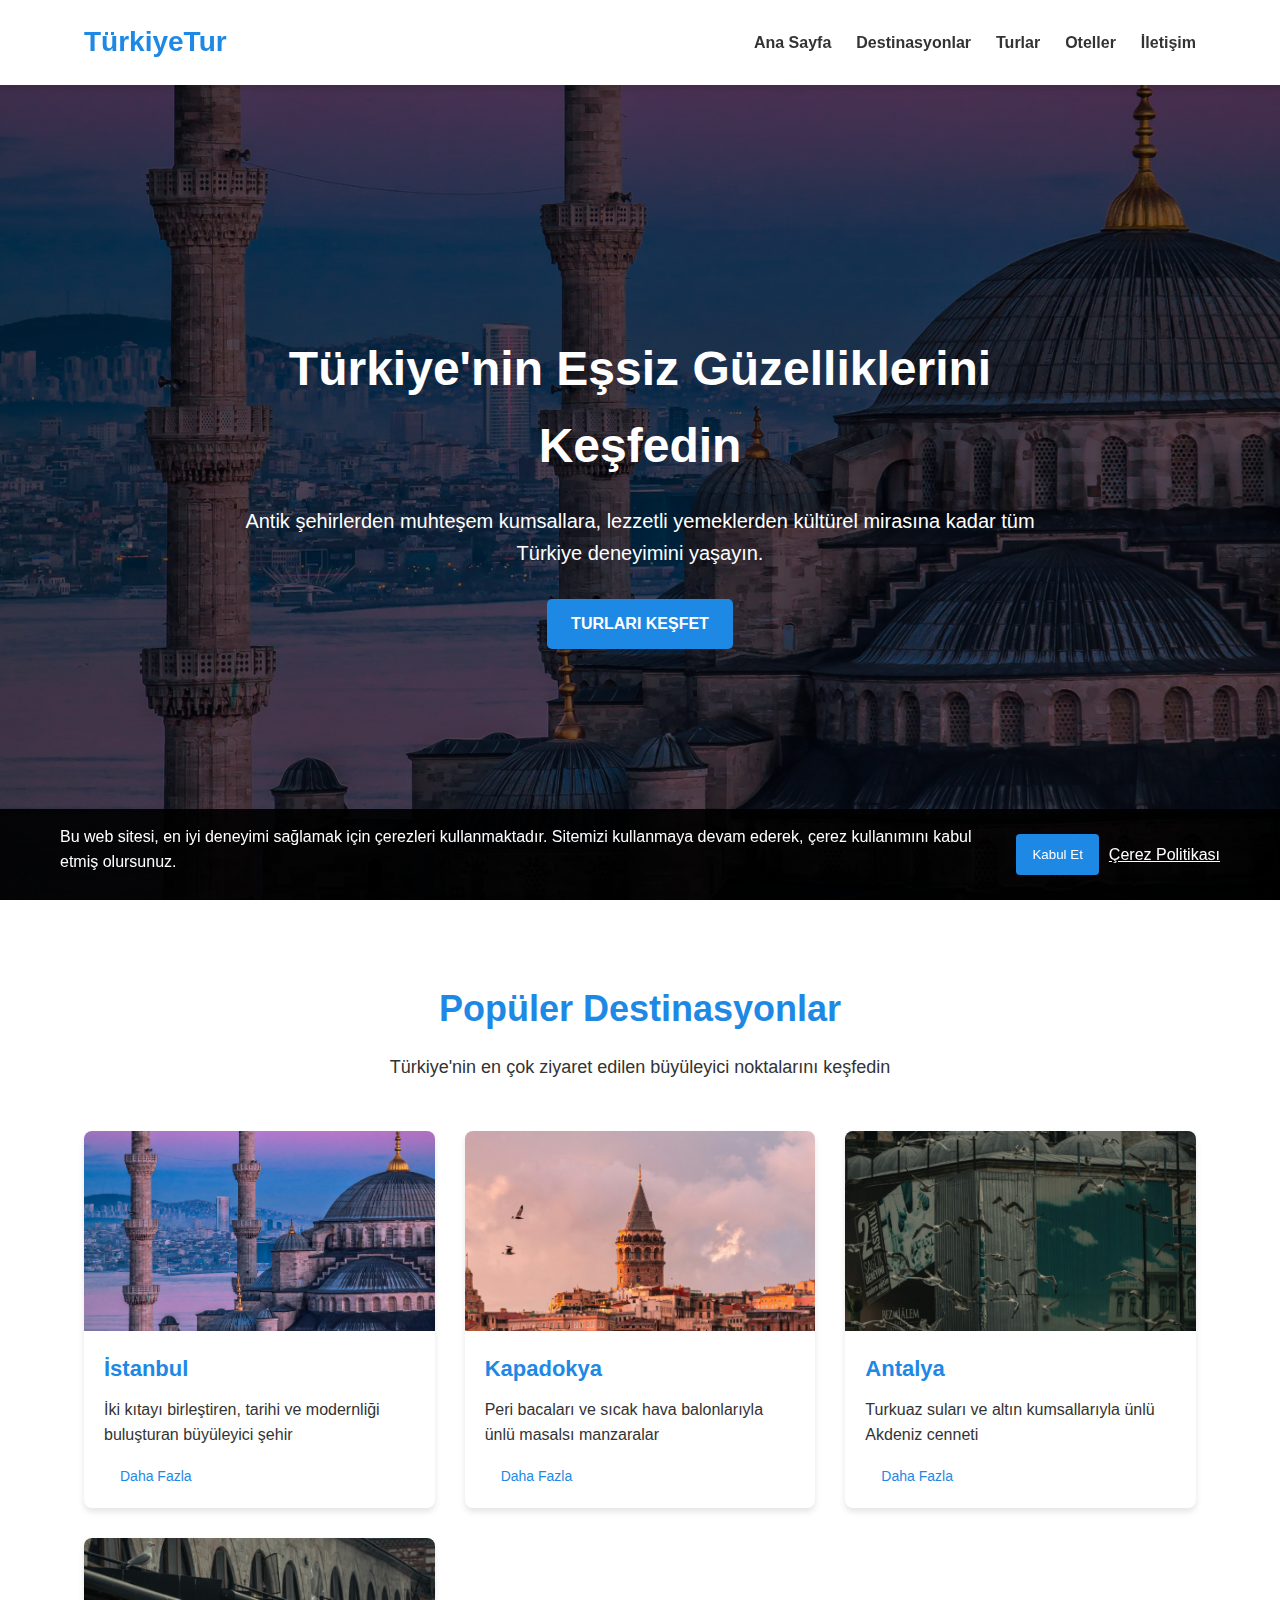
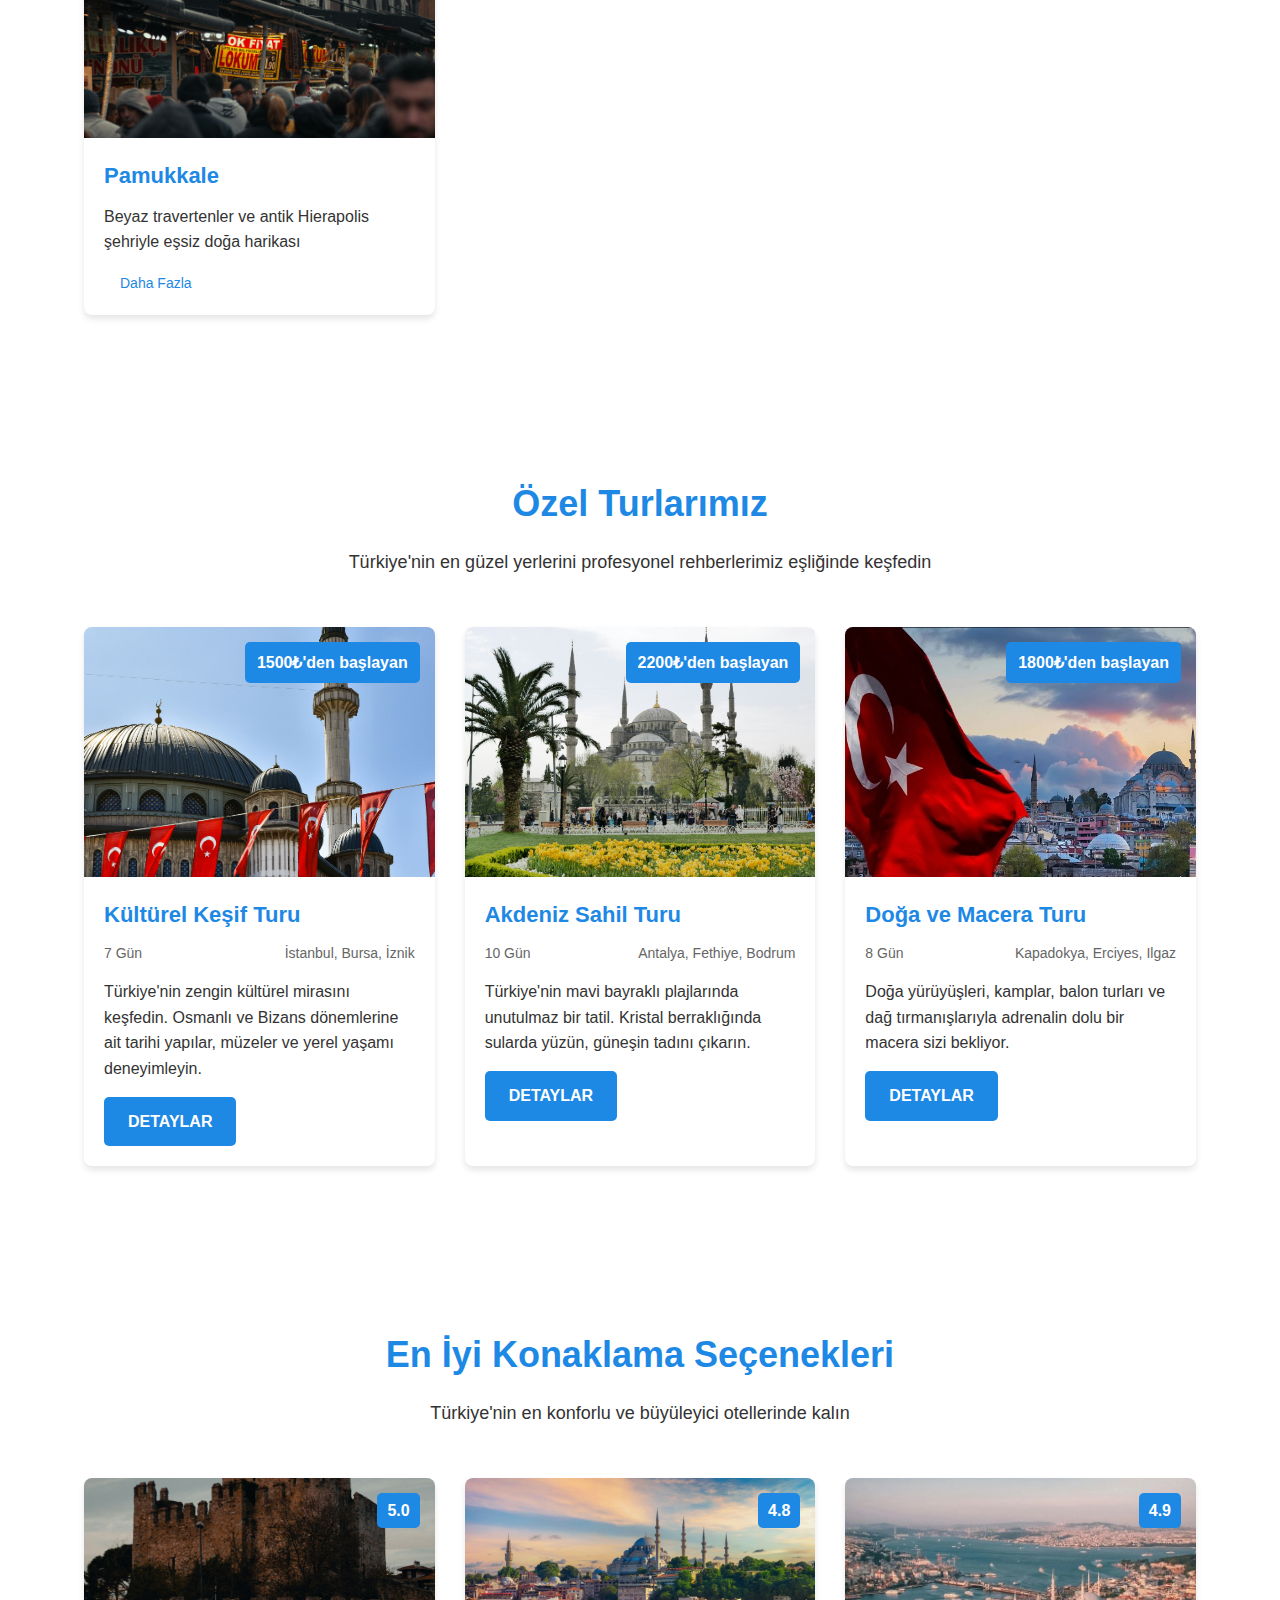
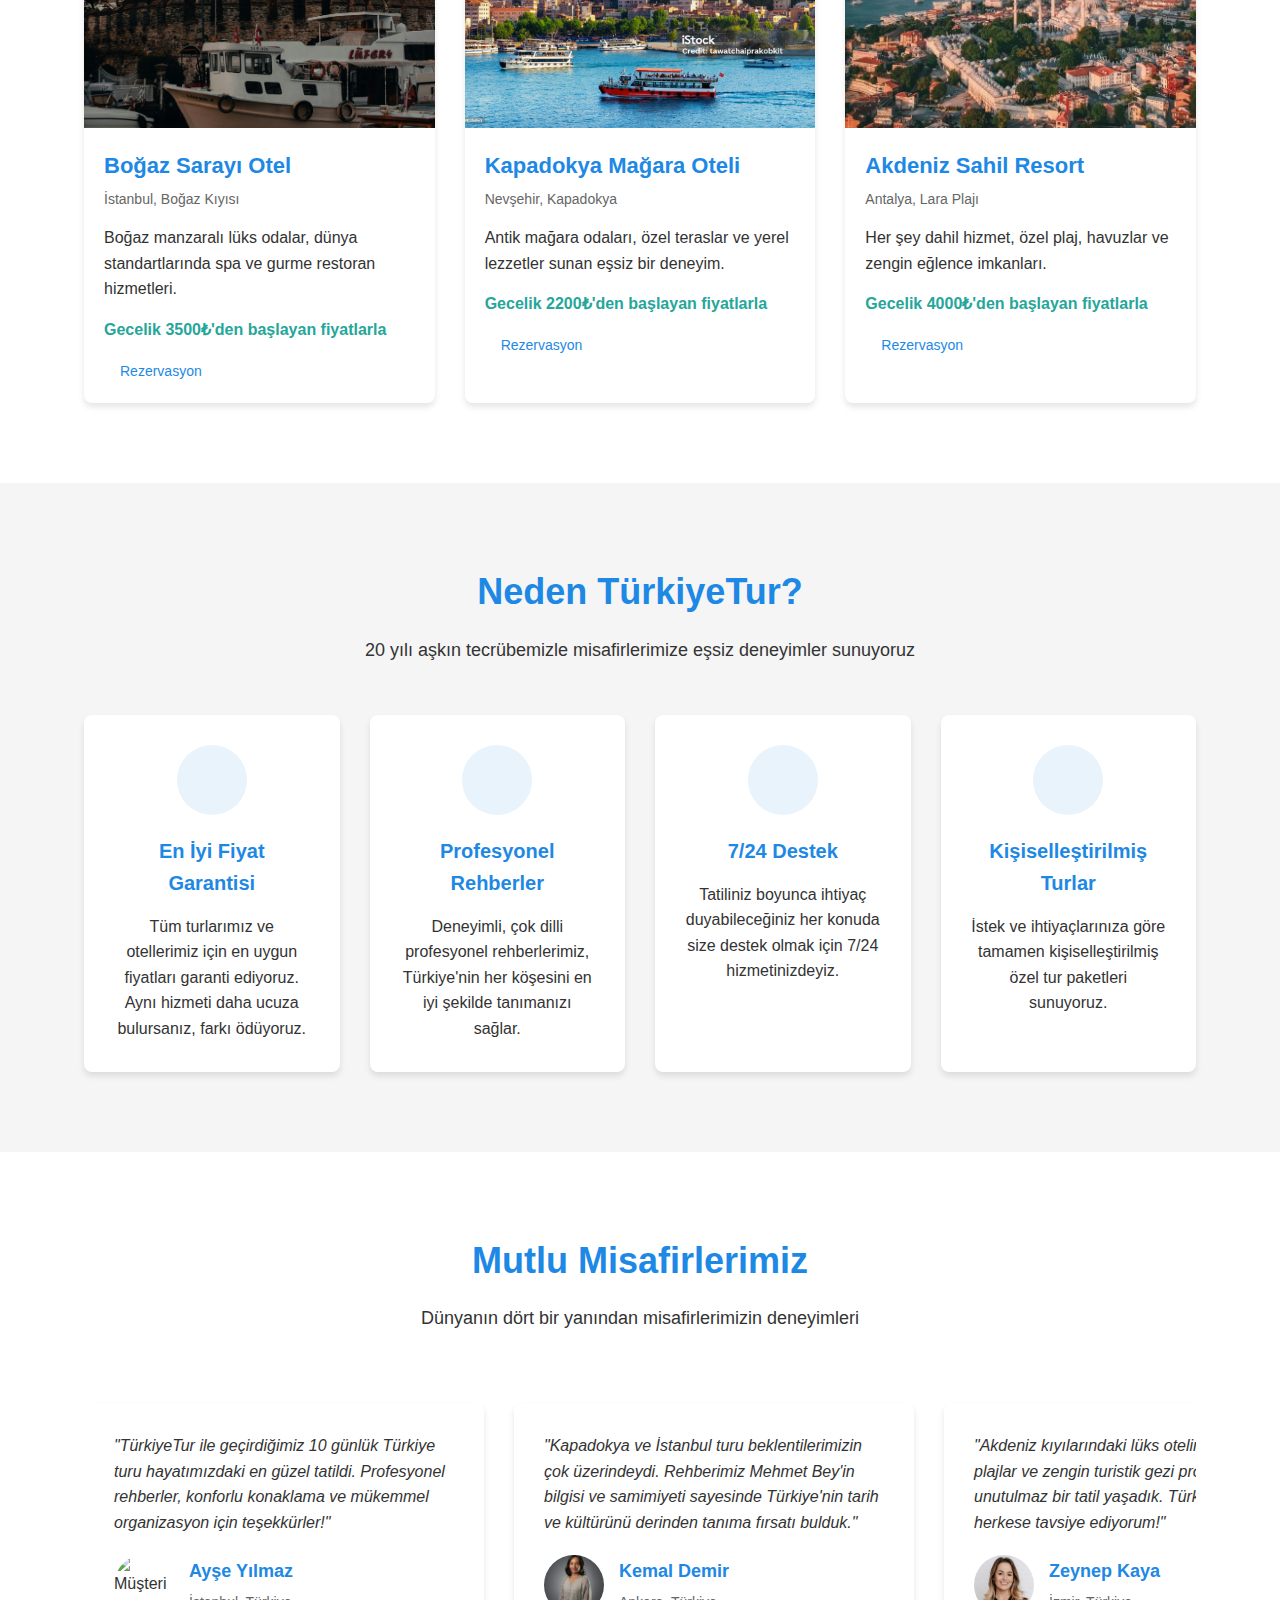
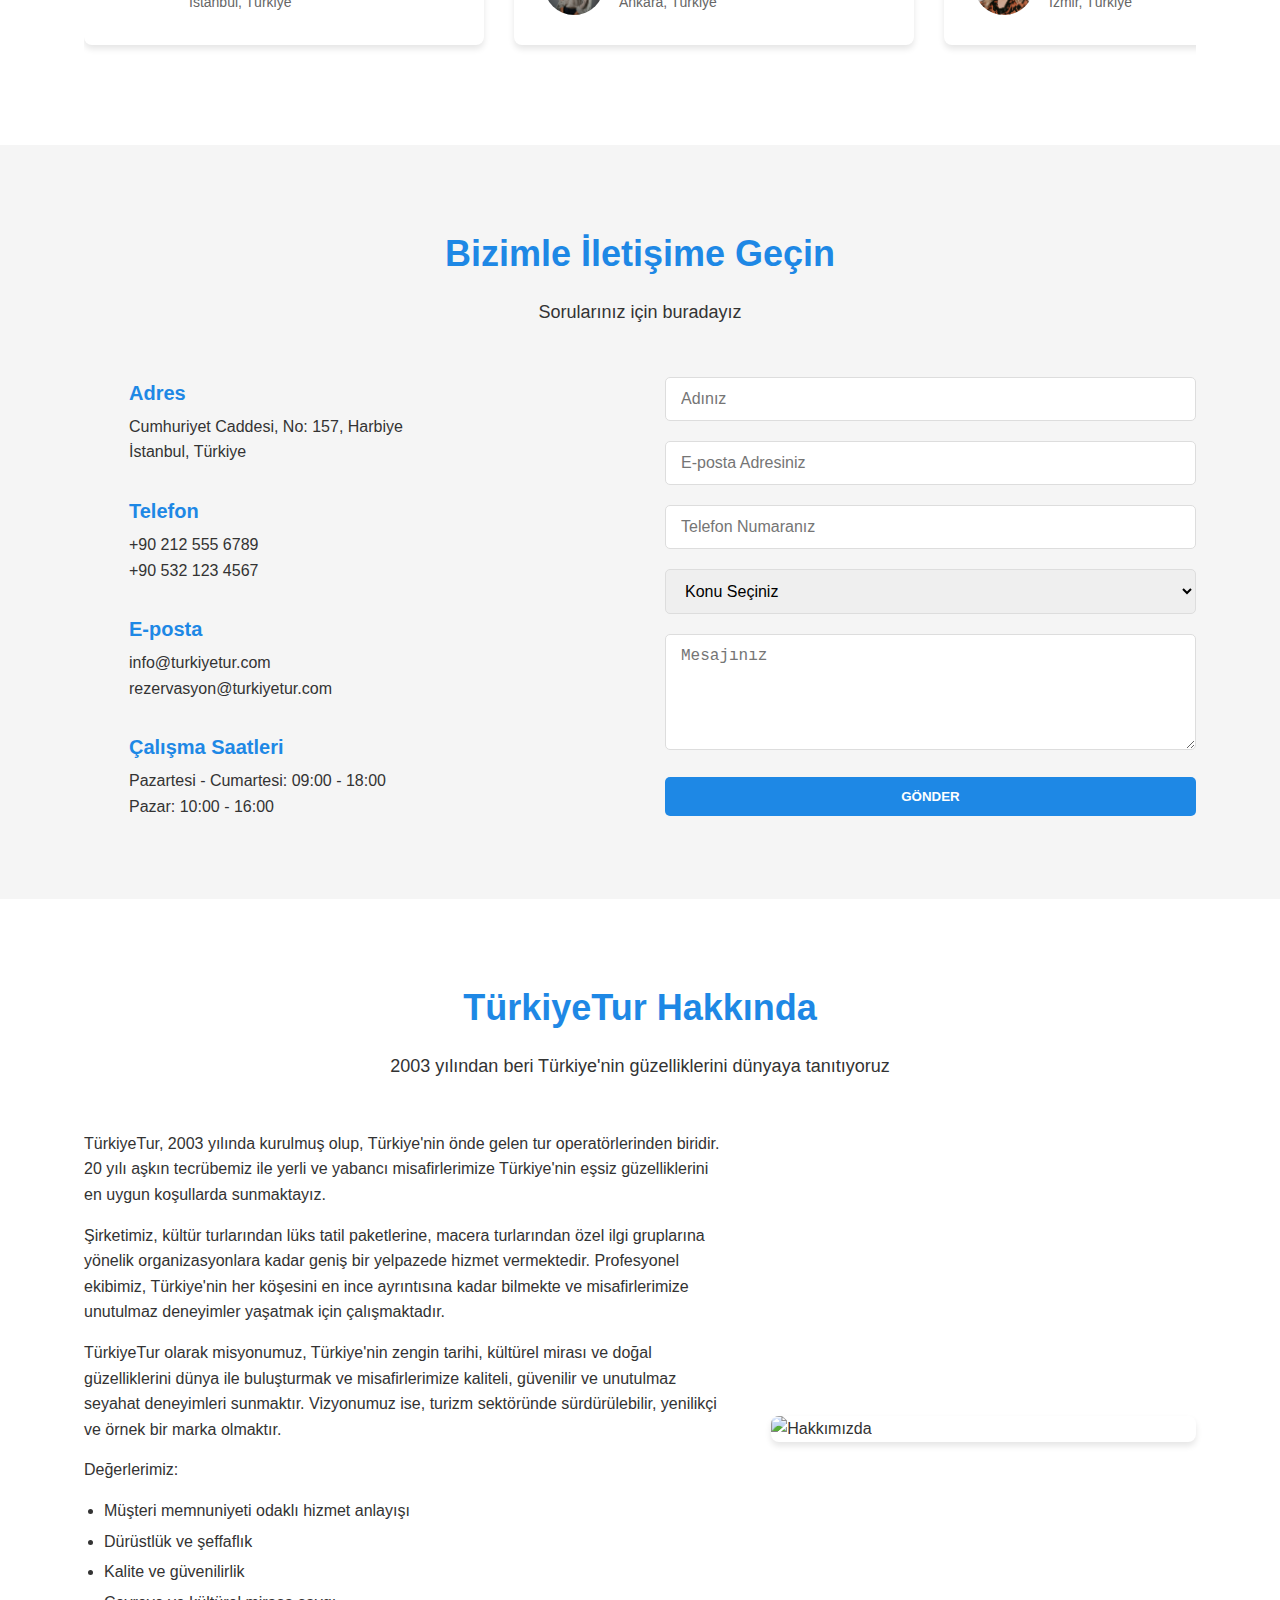
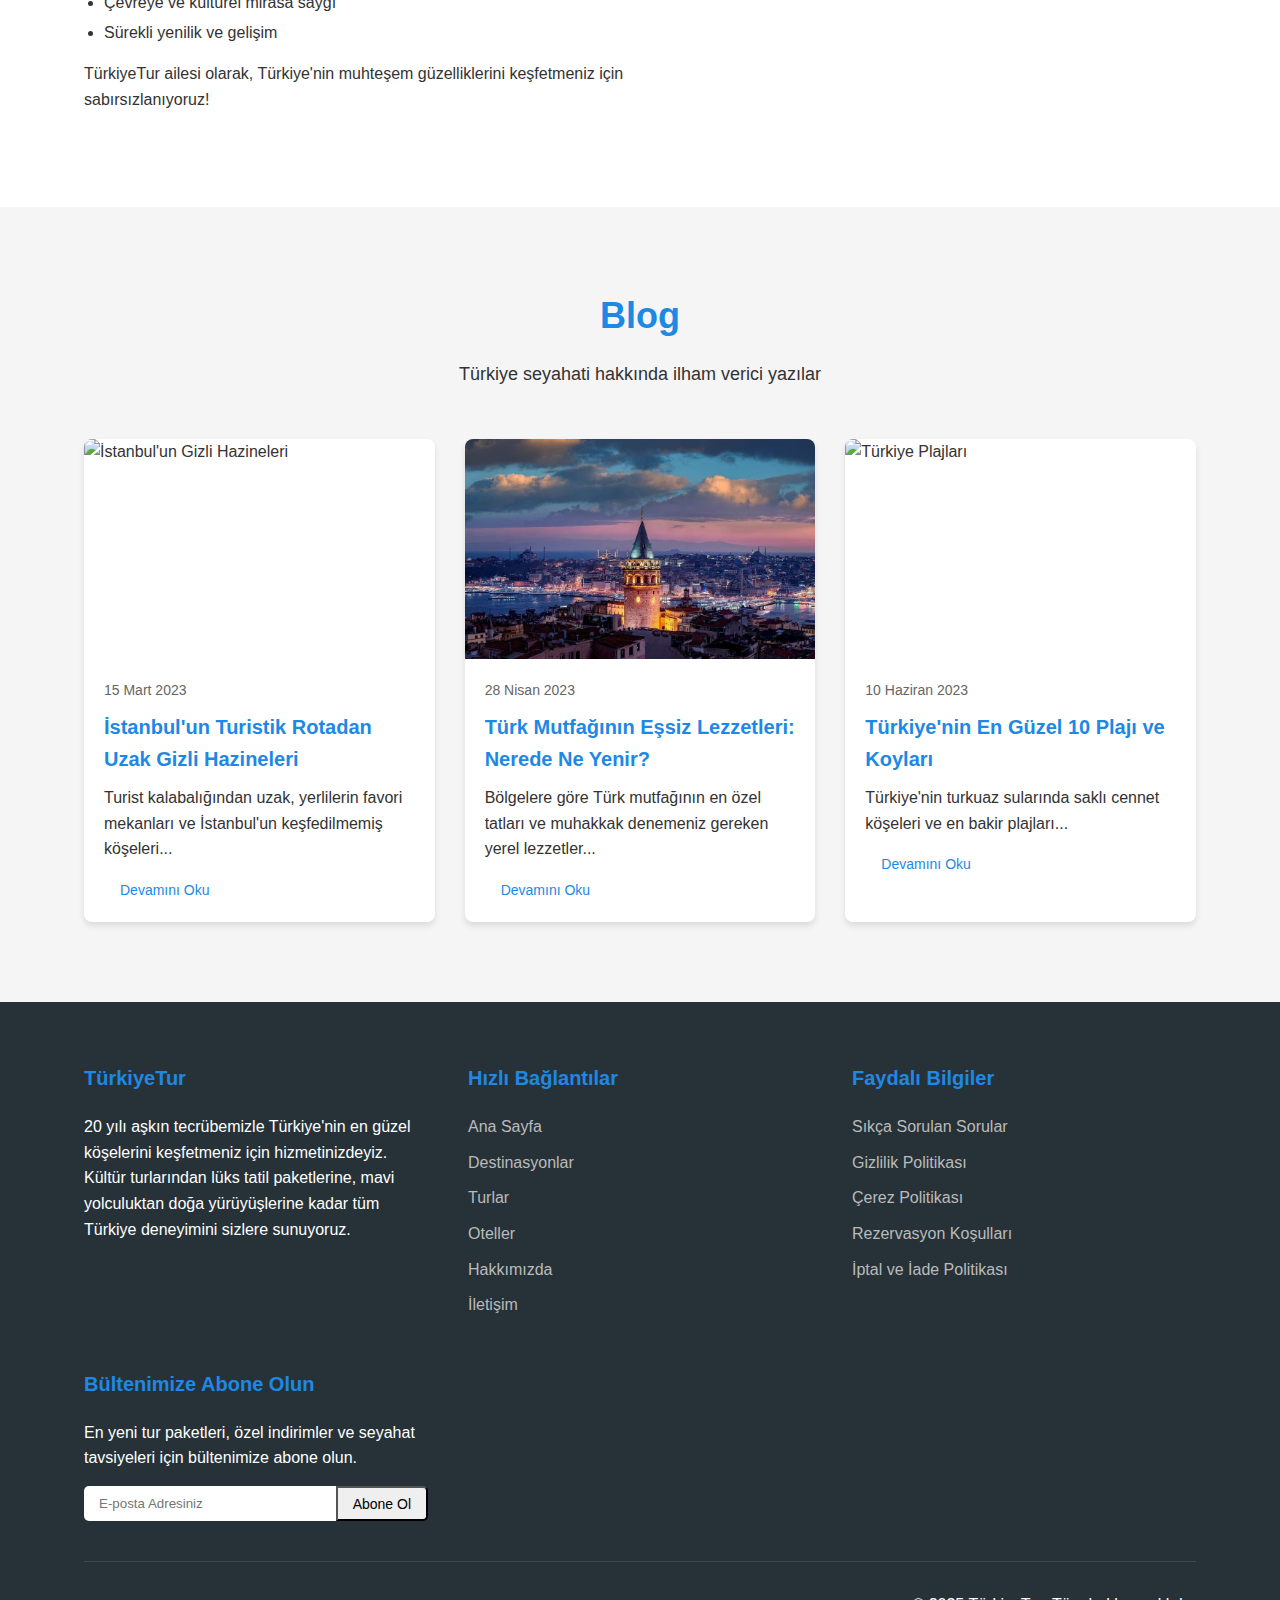
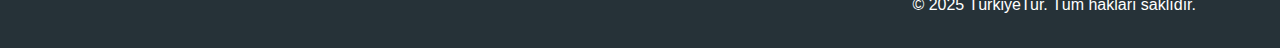
==== commit 2bd03e09: "Update index.html" ====
--- a/index.html
+++ b/index.html
@@ -395,7 +395,7 @@
                     <p>TürkiyeTur ailesi olarak, Türkiye'nin muhteşem güzelliklerini keşfetmeniz için sabırsızlanıyoruz!</p>
                 </div>
                 <div class="about-img">
-                    <img src="images/about-us.jpg" alt="Hakkımızda">
+                    <img src="img/iamages_section.jpg" alt="Hakkımızda">
                 </div>
             </div>
         </div>
@@ -411,7 +411,7 @@
             <div class="blog-grid">
                 <div class="blog-card">
                     <div class="blog-img">
-                        <img src="images/blog1.jpg" alt="İstanbul'un Gizli Hazineleri">
+                        <img src="img/about_us.jpg" alt="İstanbul'un Gizli Hazineleri">
                     </div>
                     <div class="blog-info">
                         <span class="blog-date">15 Mart 2023</span>
@@ -422,7 +422,7 @@
                 </div>
                 <div class="blog-card">
                     <div class="blog-img">
-                        <img src="images/blog2.jpg" alt="Türk Mutfağı">
+                        <img src="img/img.webp" alt="Türk Mutfağı">
                     </div>
                     <div class="blog-info">
                         <span class="blog-date">28 Nisan 2023</span>
@@ -433,7 +433,7 @@
                 </div>
                 <div class="blog-card">
                     <div class="blog-img">
-                        <img src="images/blog3.jpg" alt="Türkiye Plajları">
+                        <img src="img/img_blog.jpg" alt="Türkiye Plajları">
                     </div>
                     <div class="blog-info">
                         <span class="blog-date">10 Haziran 2023</span>
@@ -498,4 +498,4 @@
         </div>
     </footer>
 </body>
-</html>+</html>
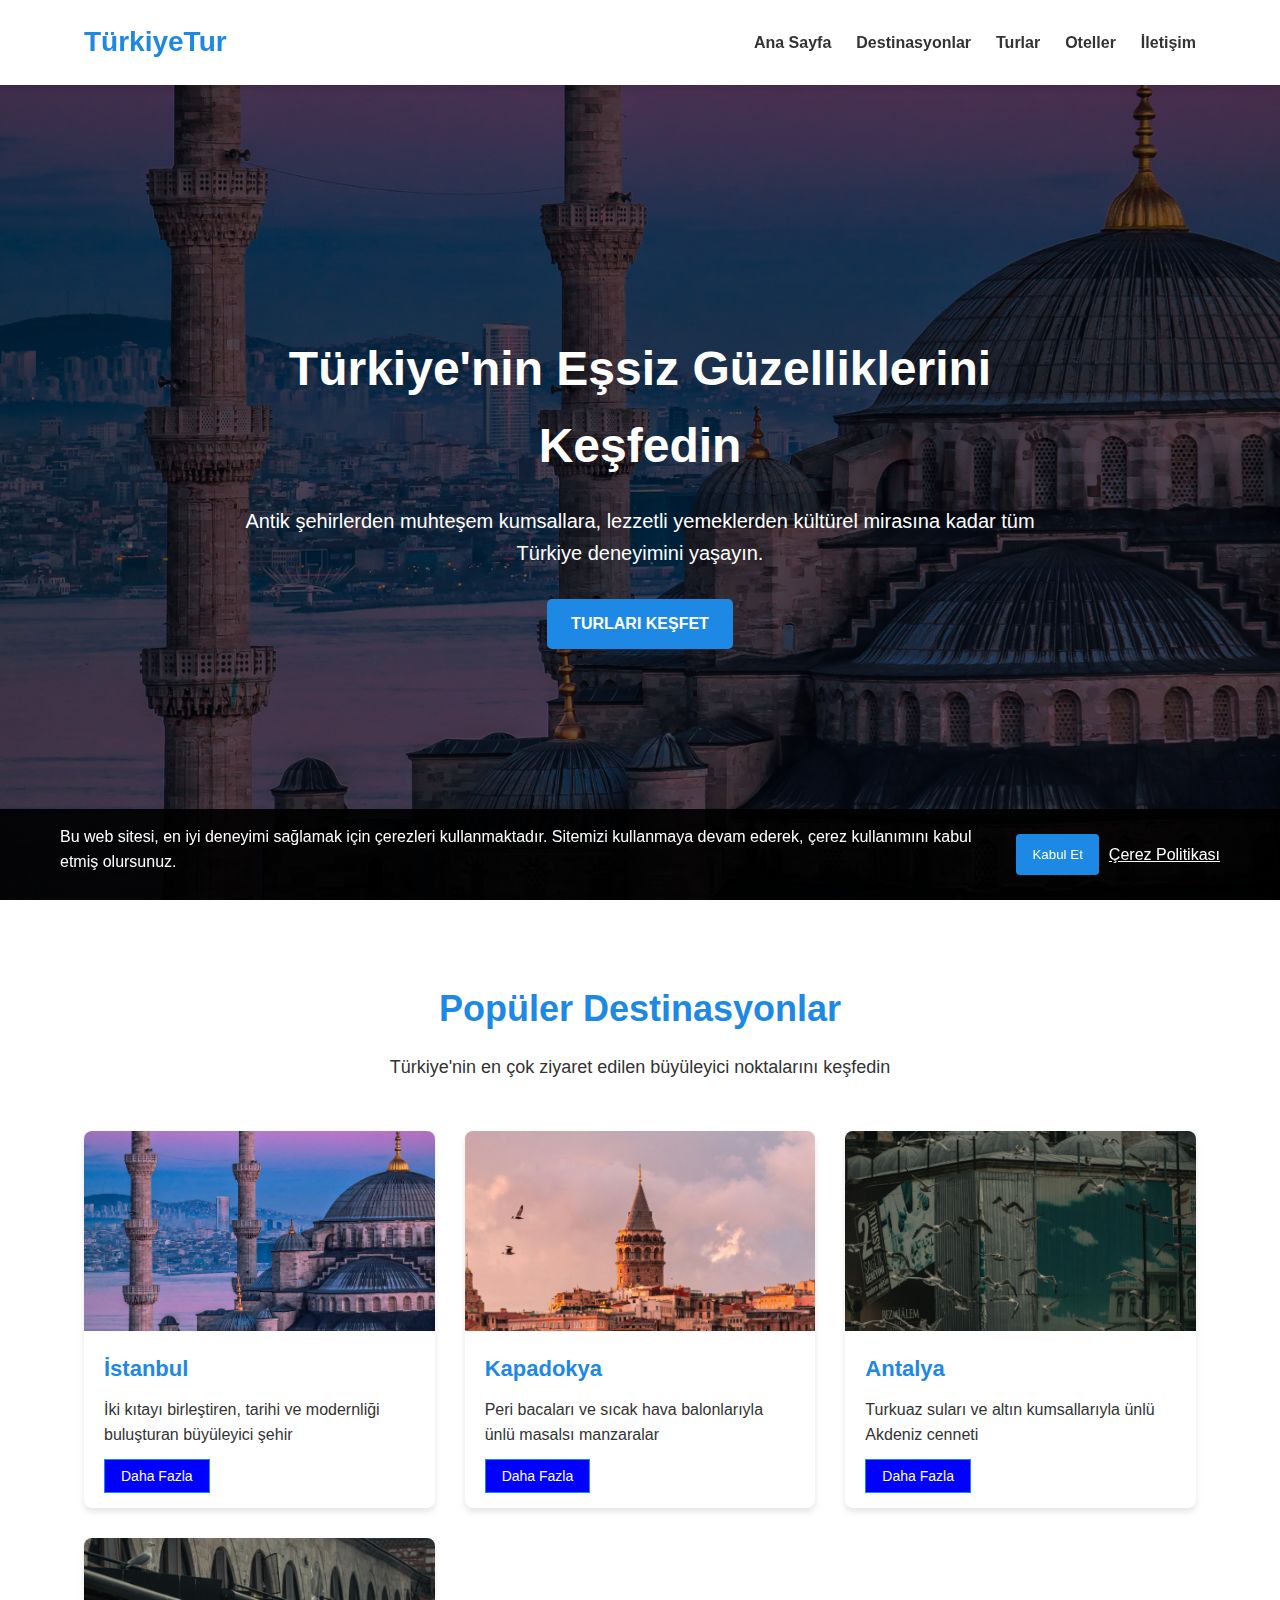
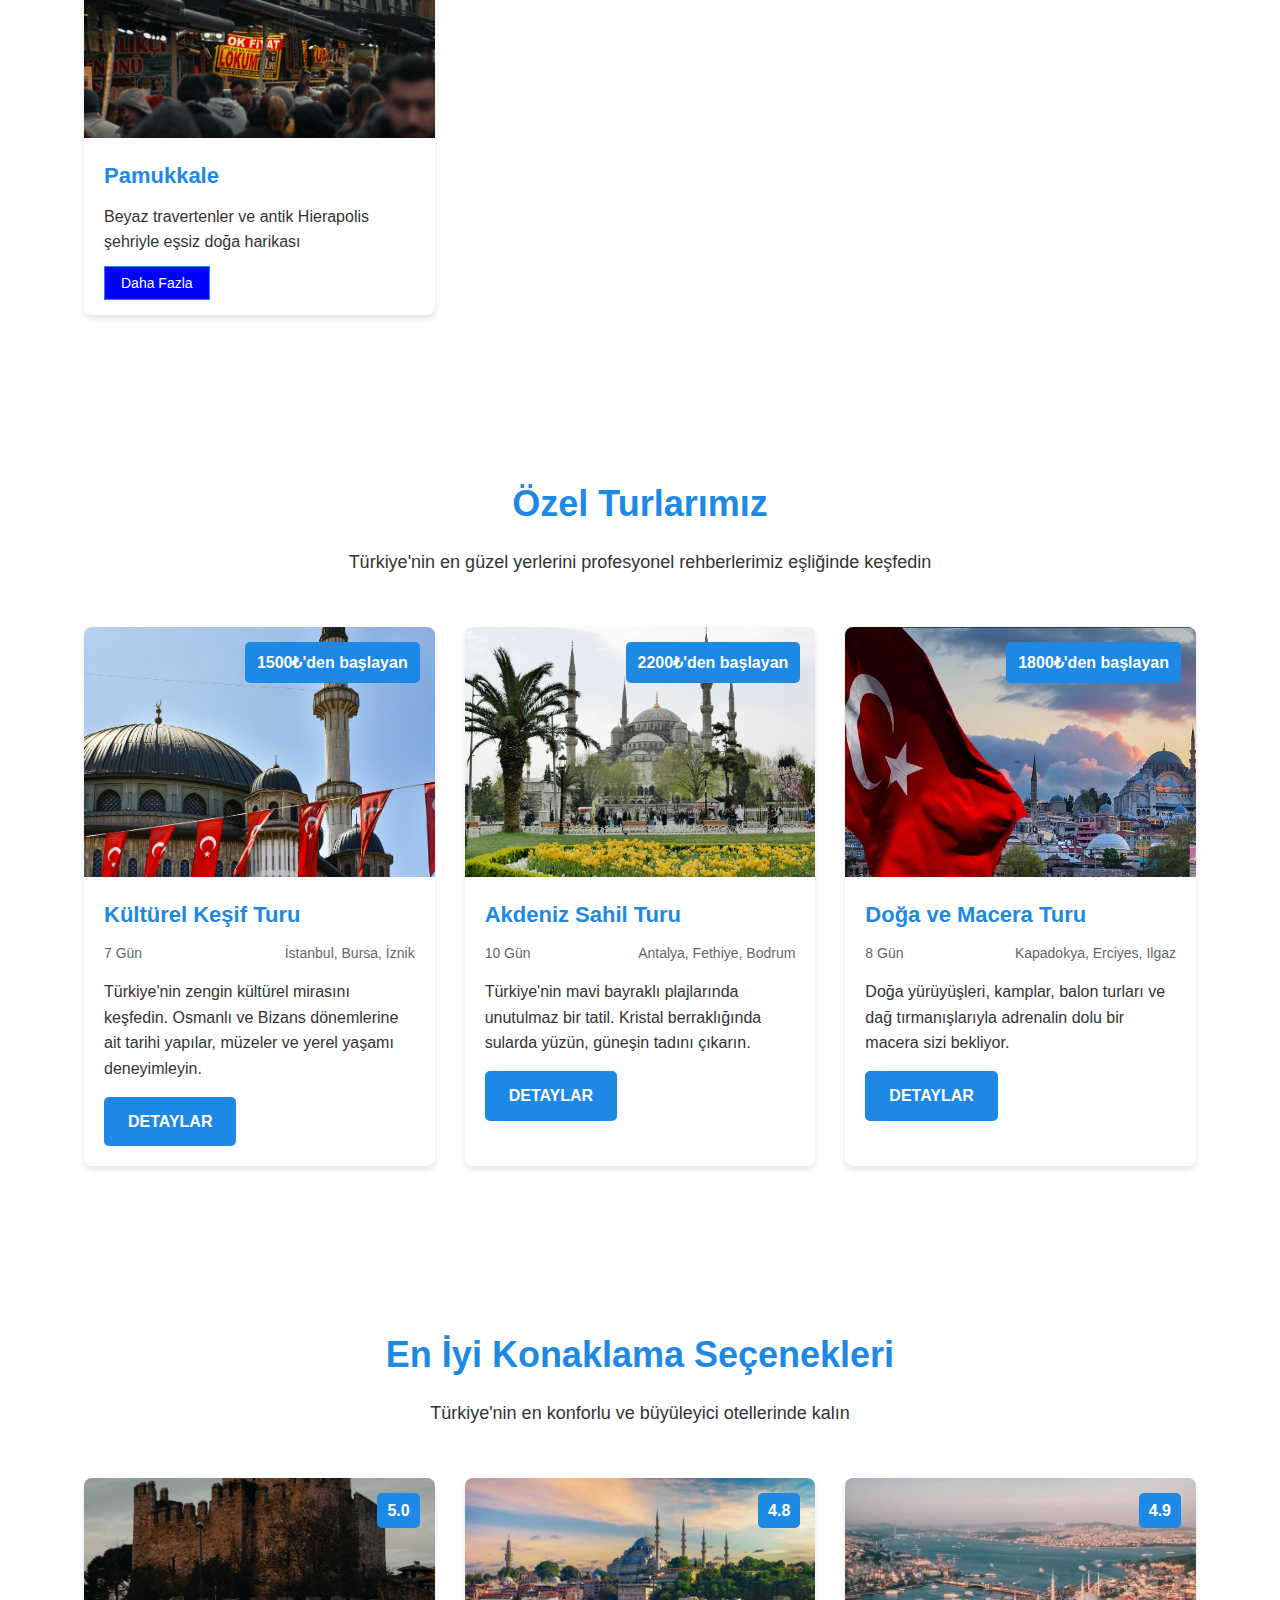
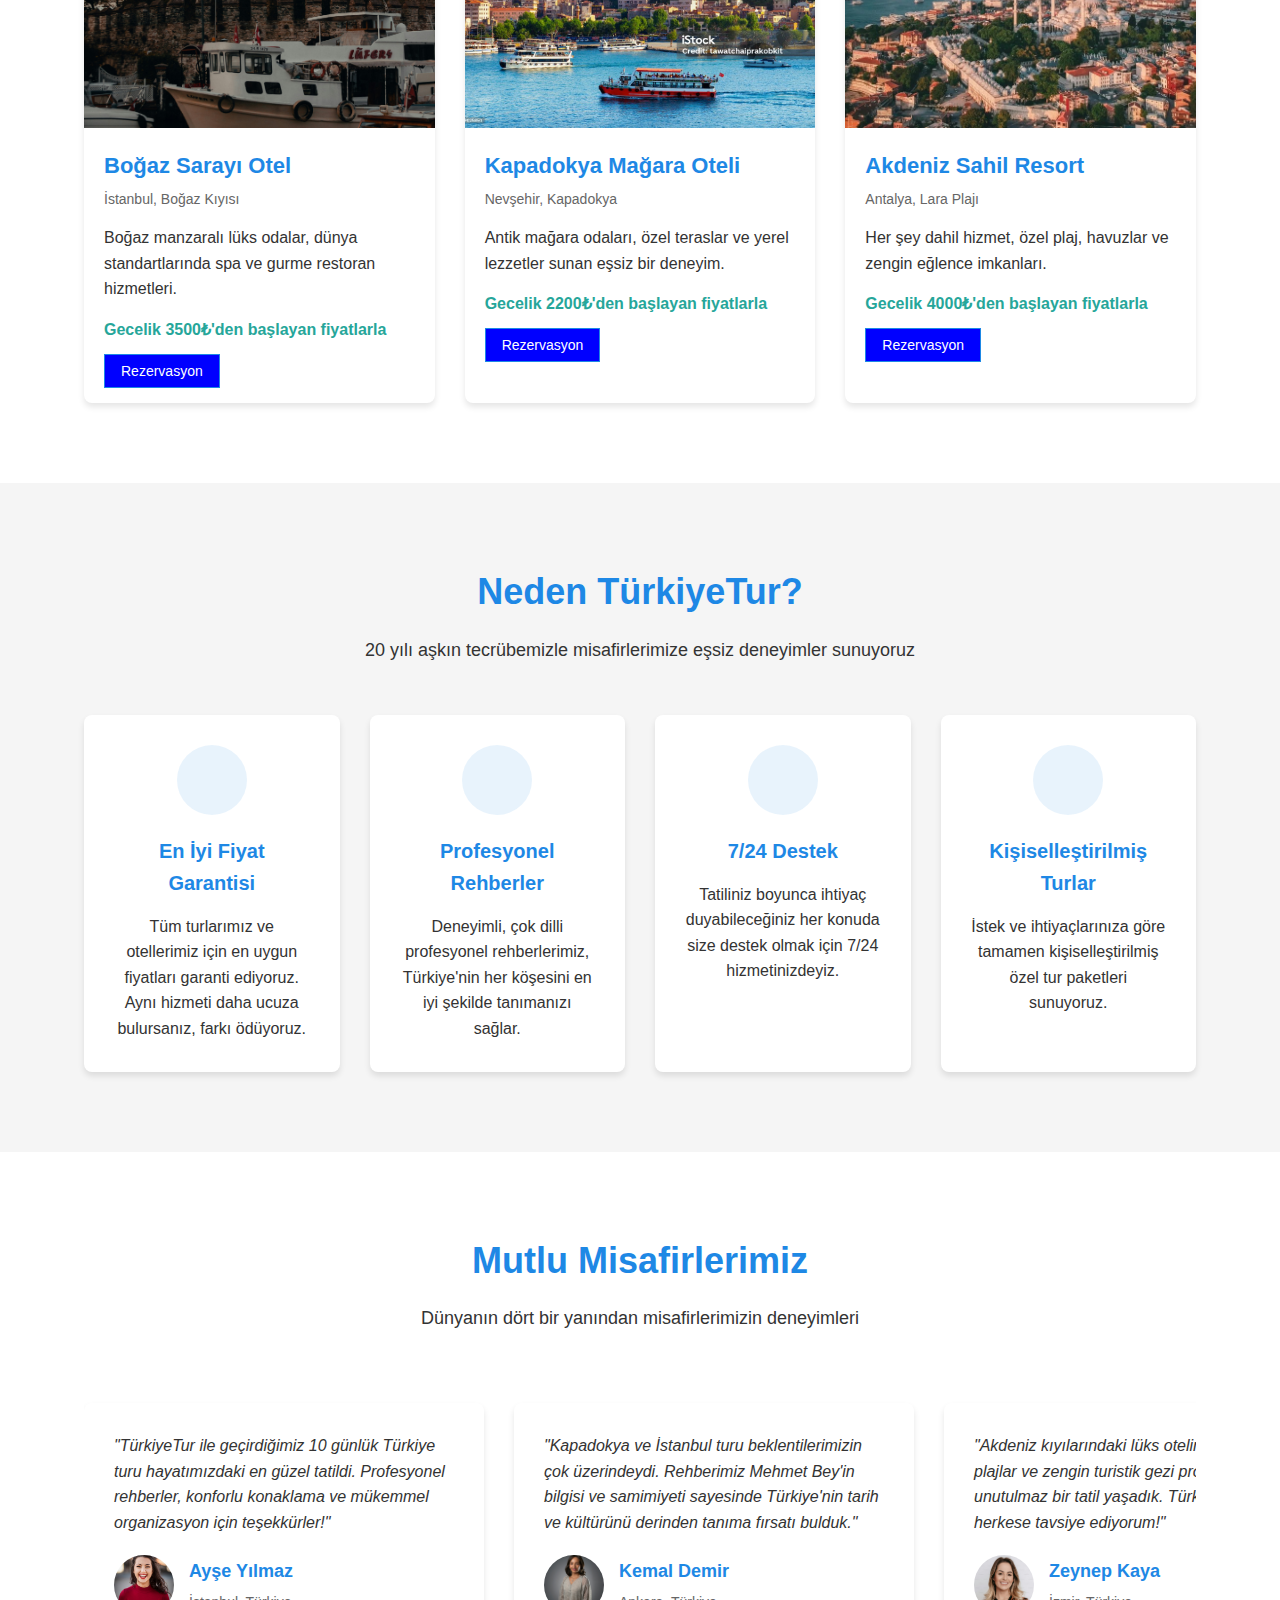
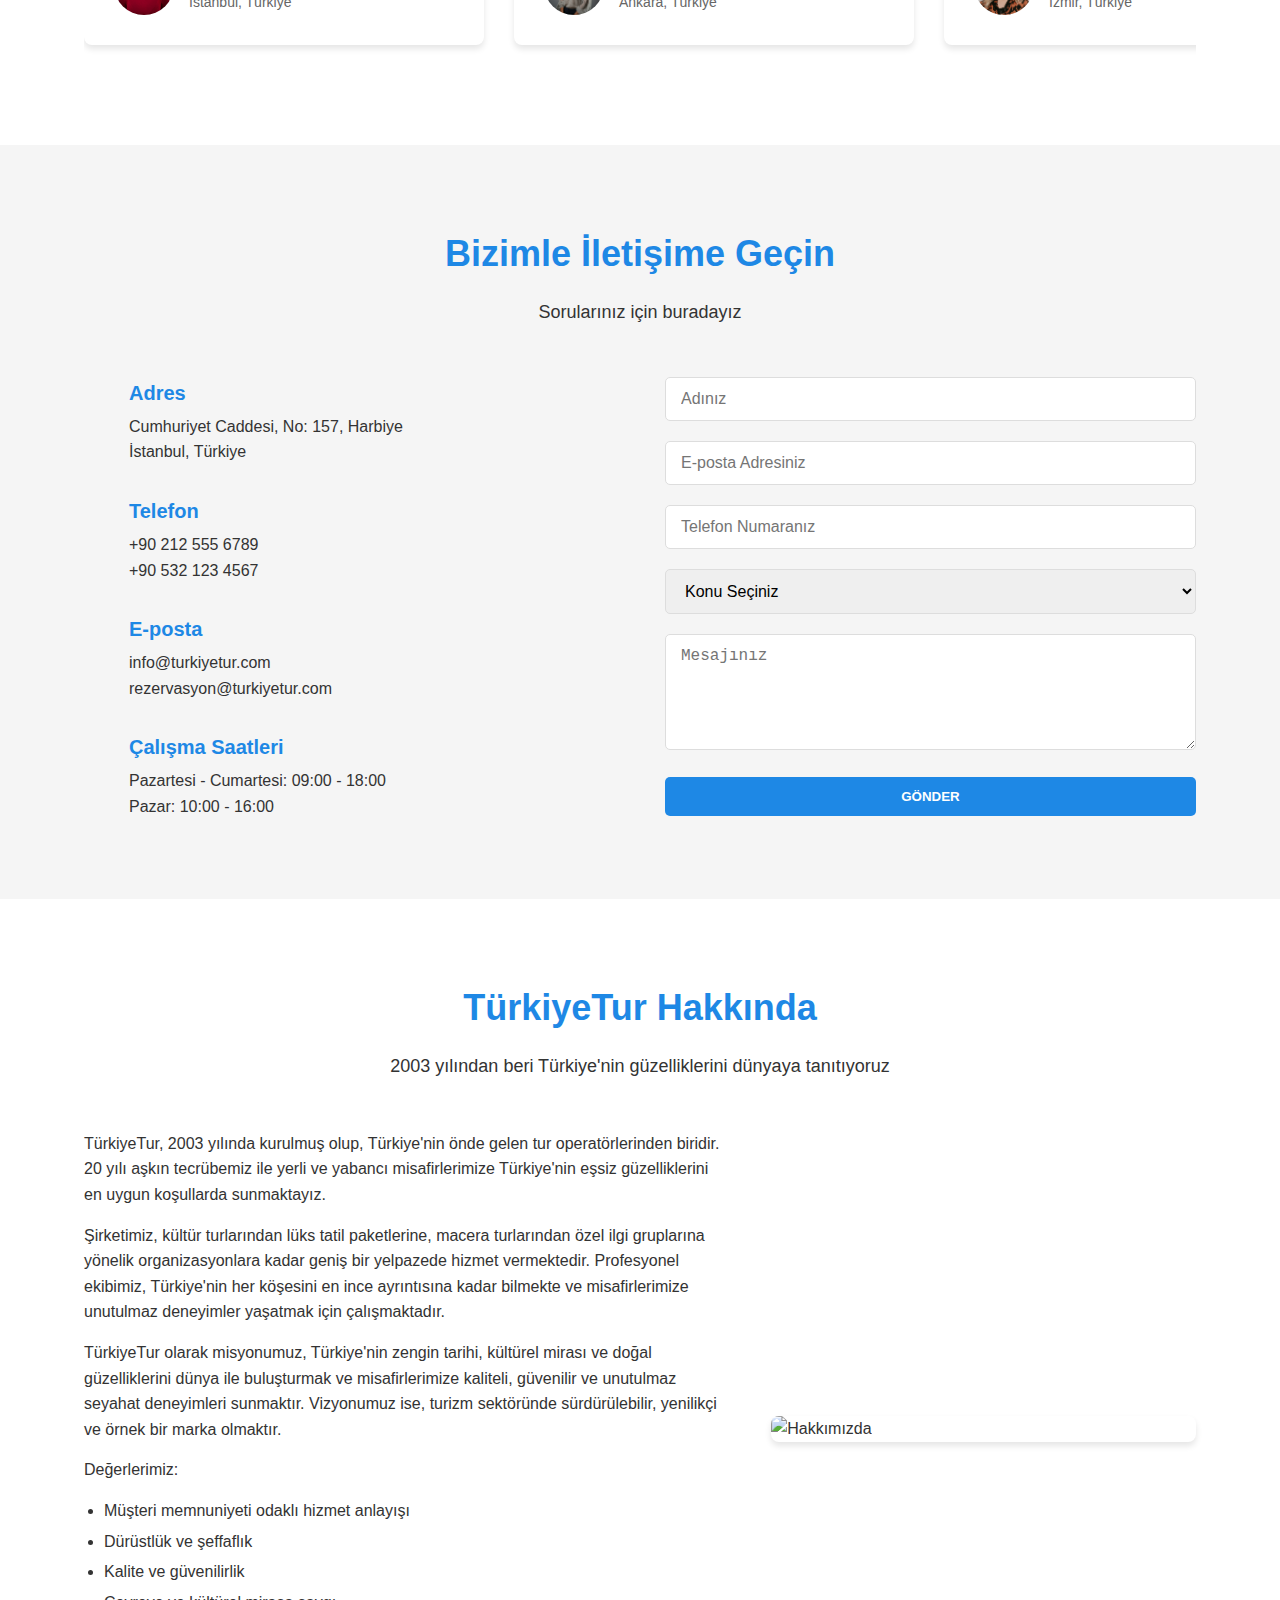
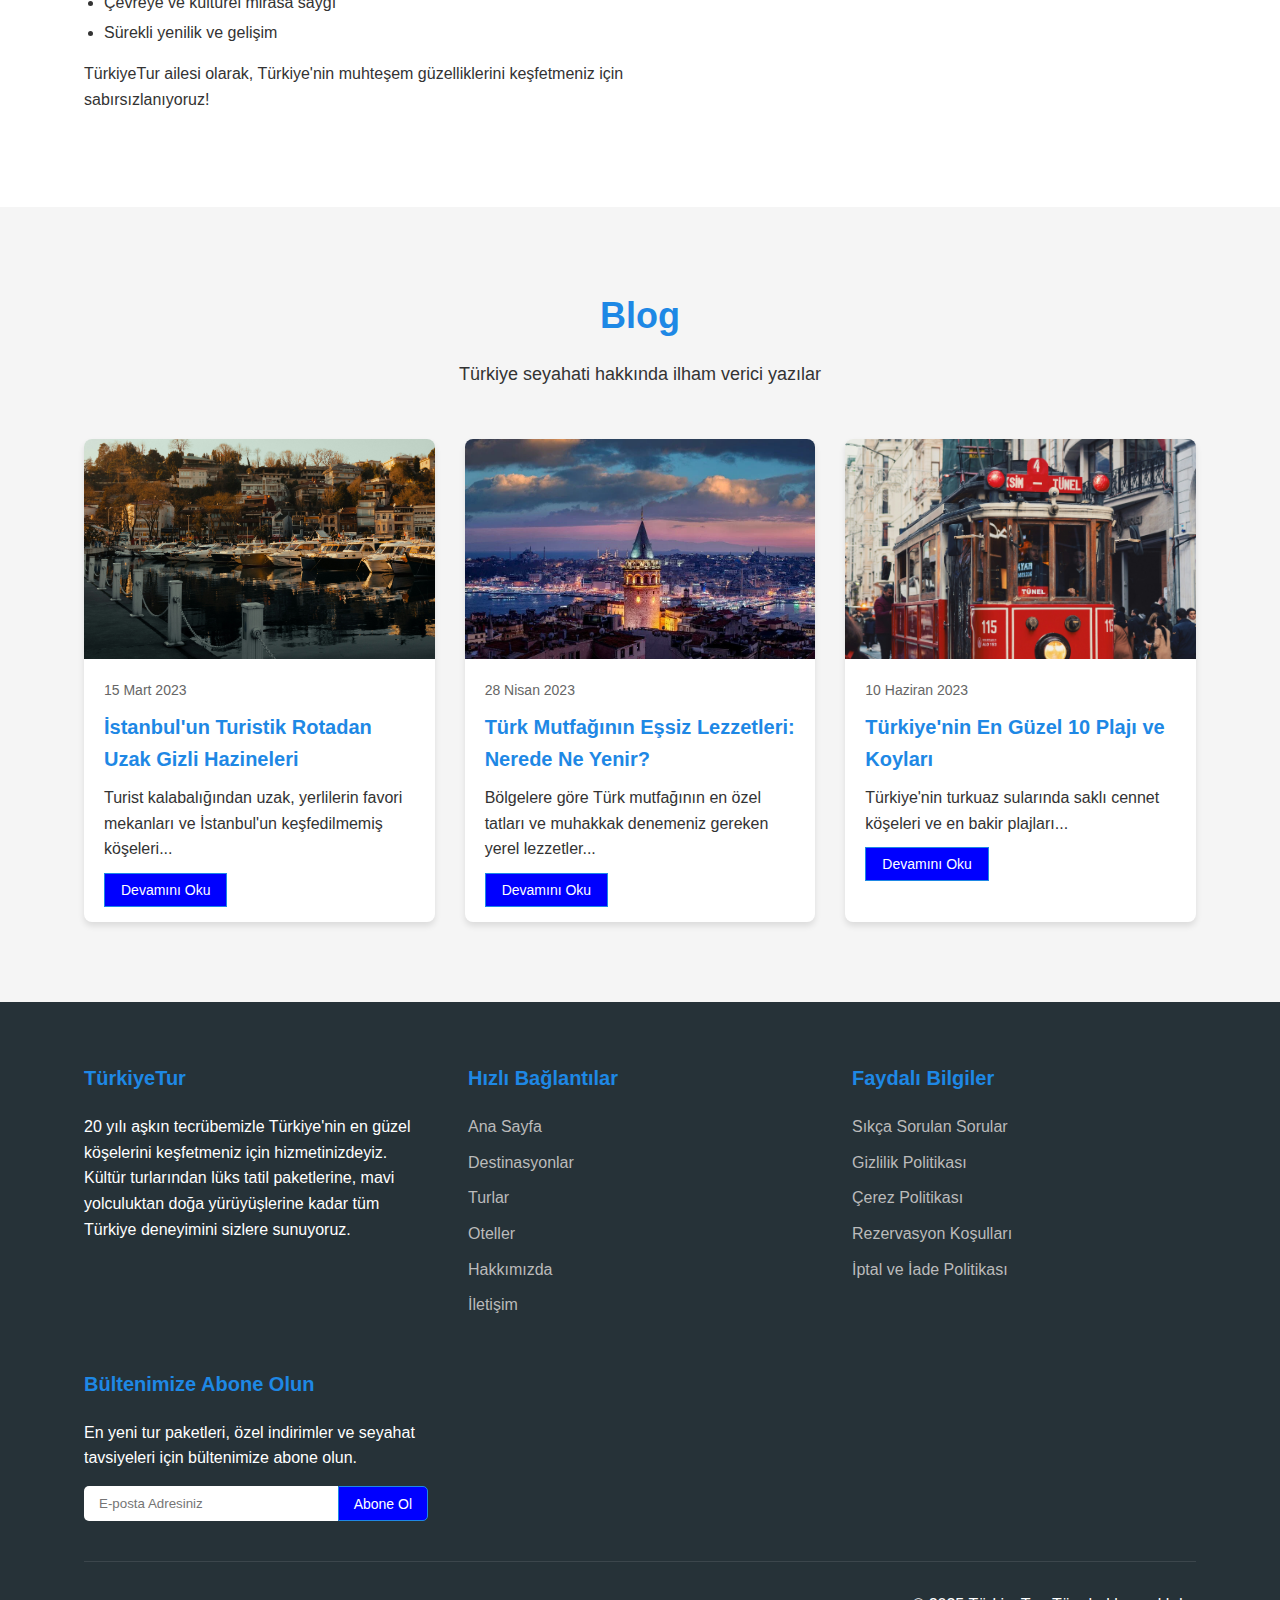
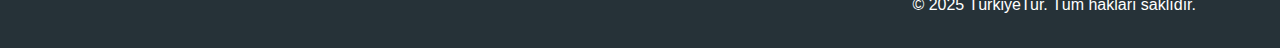
==== commit cfa5d16c: "Add files via upload" ====
--- a/index.html
+++ b/index.html
@@ -5,6 +5,7 @@
     <meta name="viewport" content="width=device-width, initial-scale=1.0">
     <title>Türkiye Gezileri - Muhteşem Tatil Deneyimi</title>
     <link rel="stylesheet" href="css/style.css">
+    <link rel="stylesheet" href="img/free-icon-flight-4283062.png">
     <script src="js/main.js" defer></script>
 </head>
 <body>
@@ -498,4 +499,4 @@
         </div>
     </footer>
 </body>
-</html>
+</html>--- a/css/style.css
+++ b/css/style.css
@@ -94,8 +94,11 @@
   }
   
   .btn-small {
+    background-color: blue;
+    border: 1px solid var(--primary-color);
     padding: 8px 16px;
     font-size: 14px;
+    color: white;
   }
   
   /* Cookie Notice */
